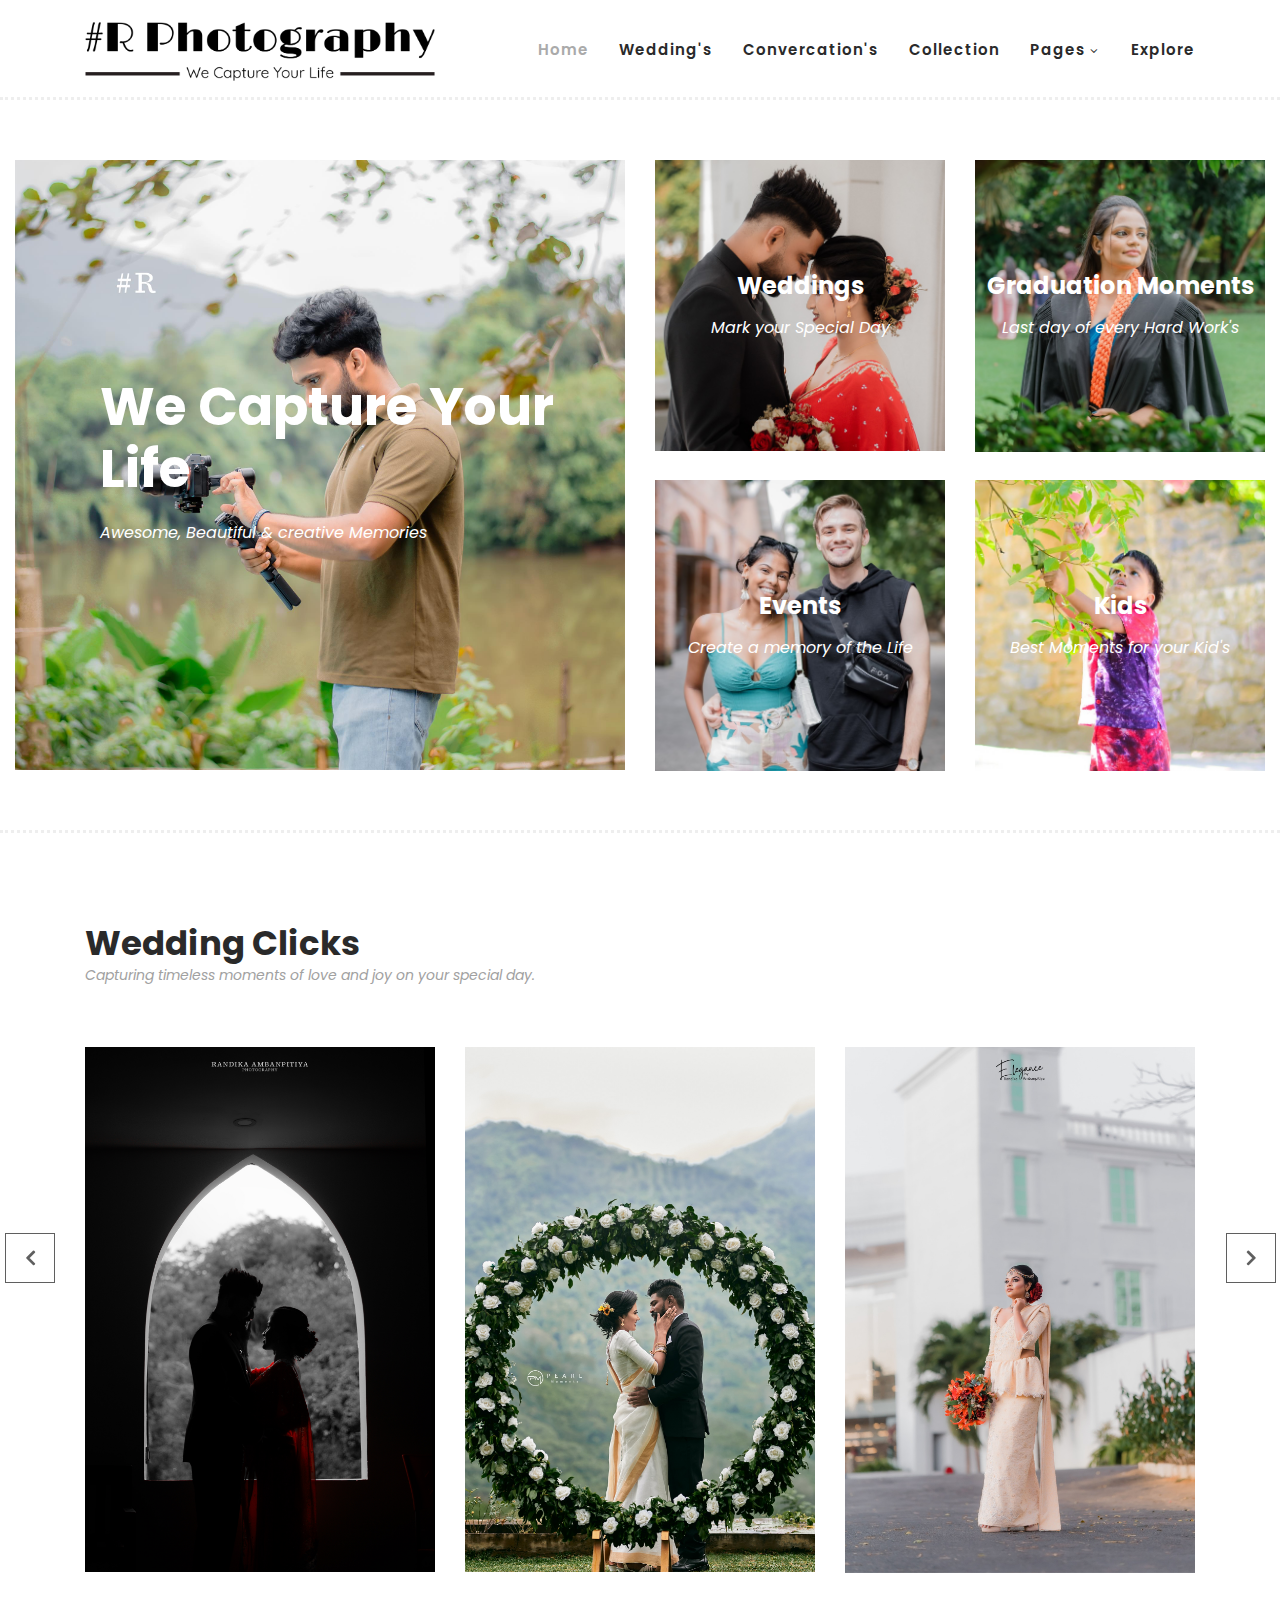
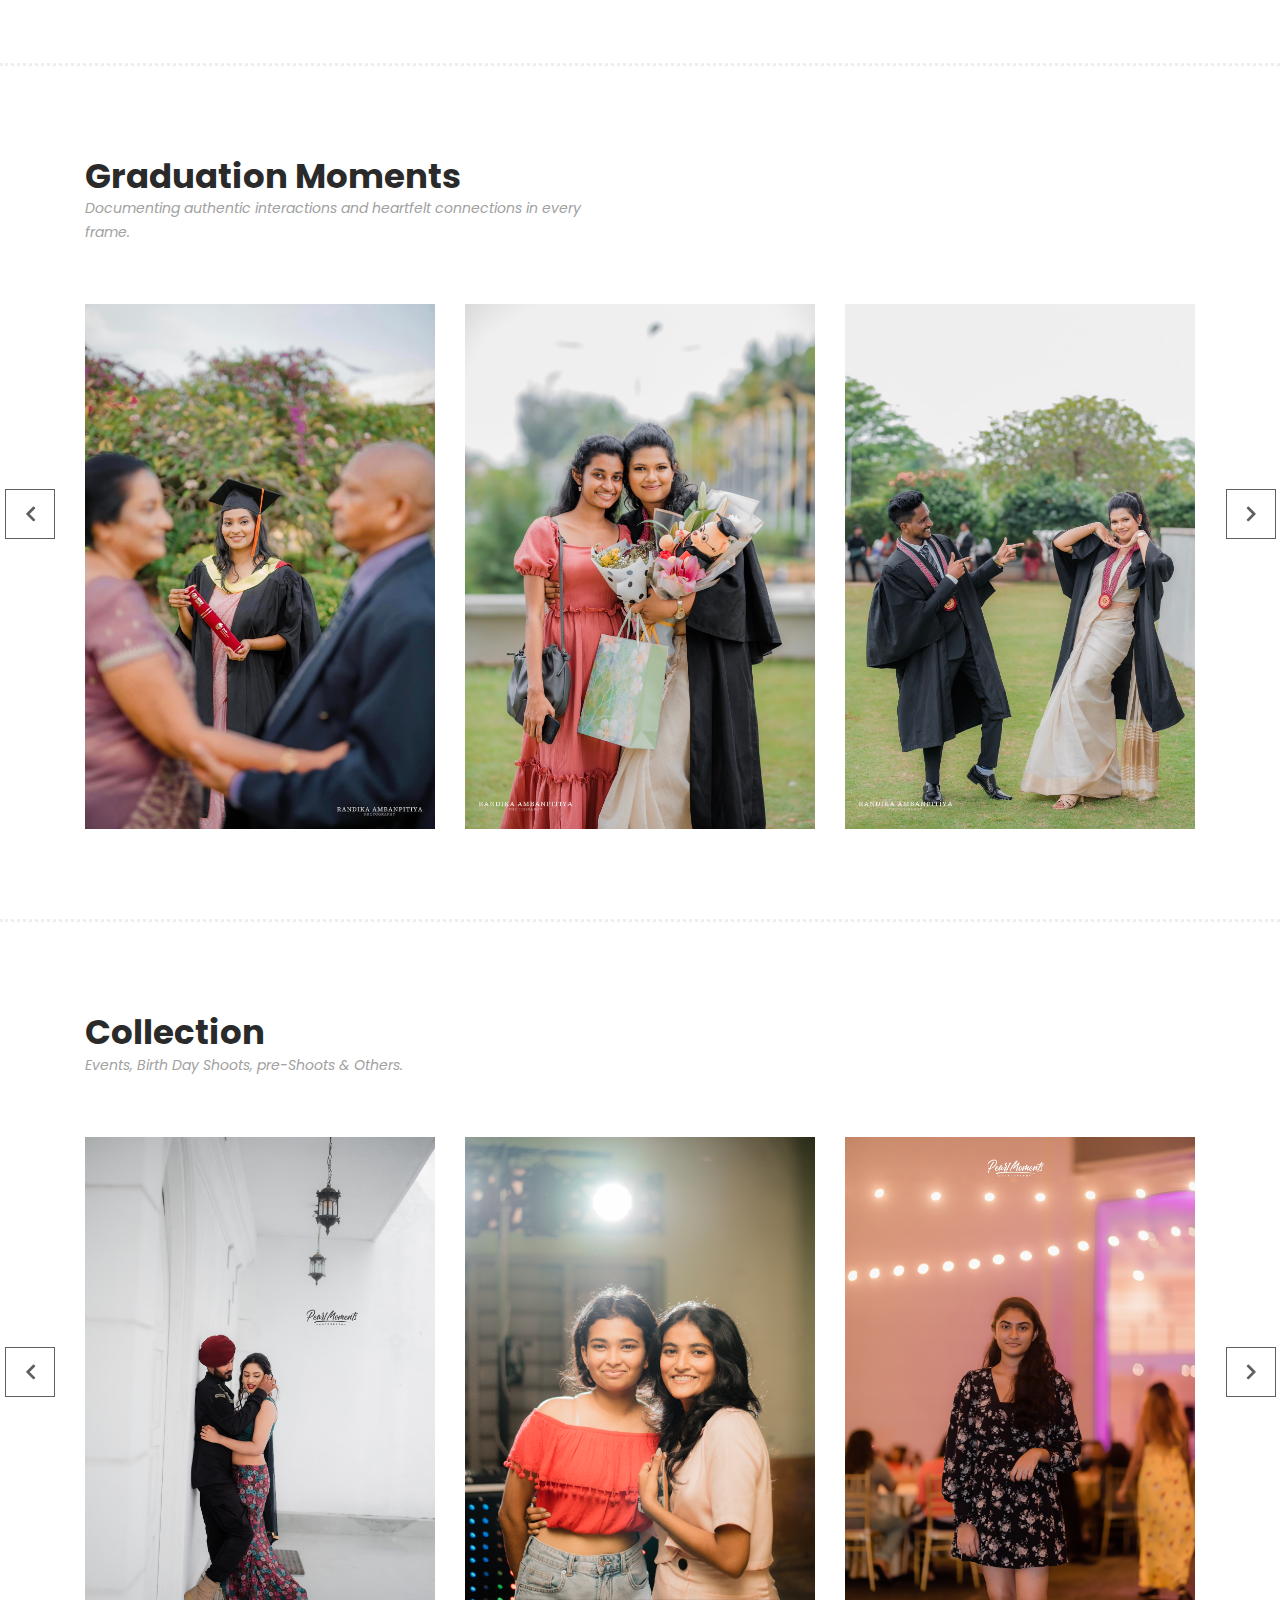
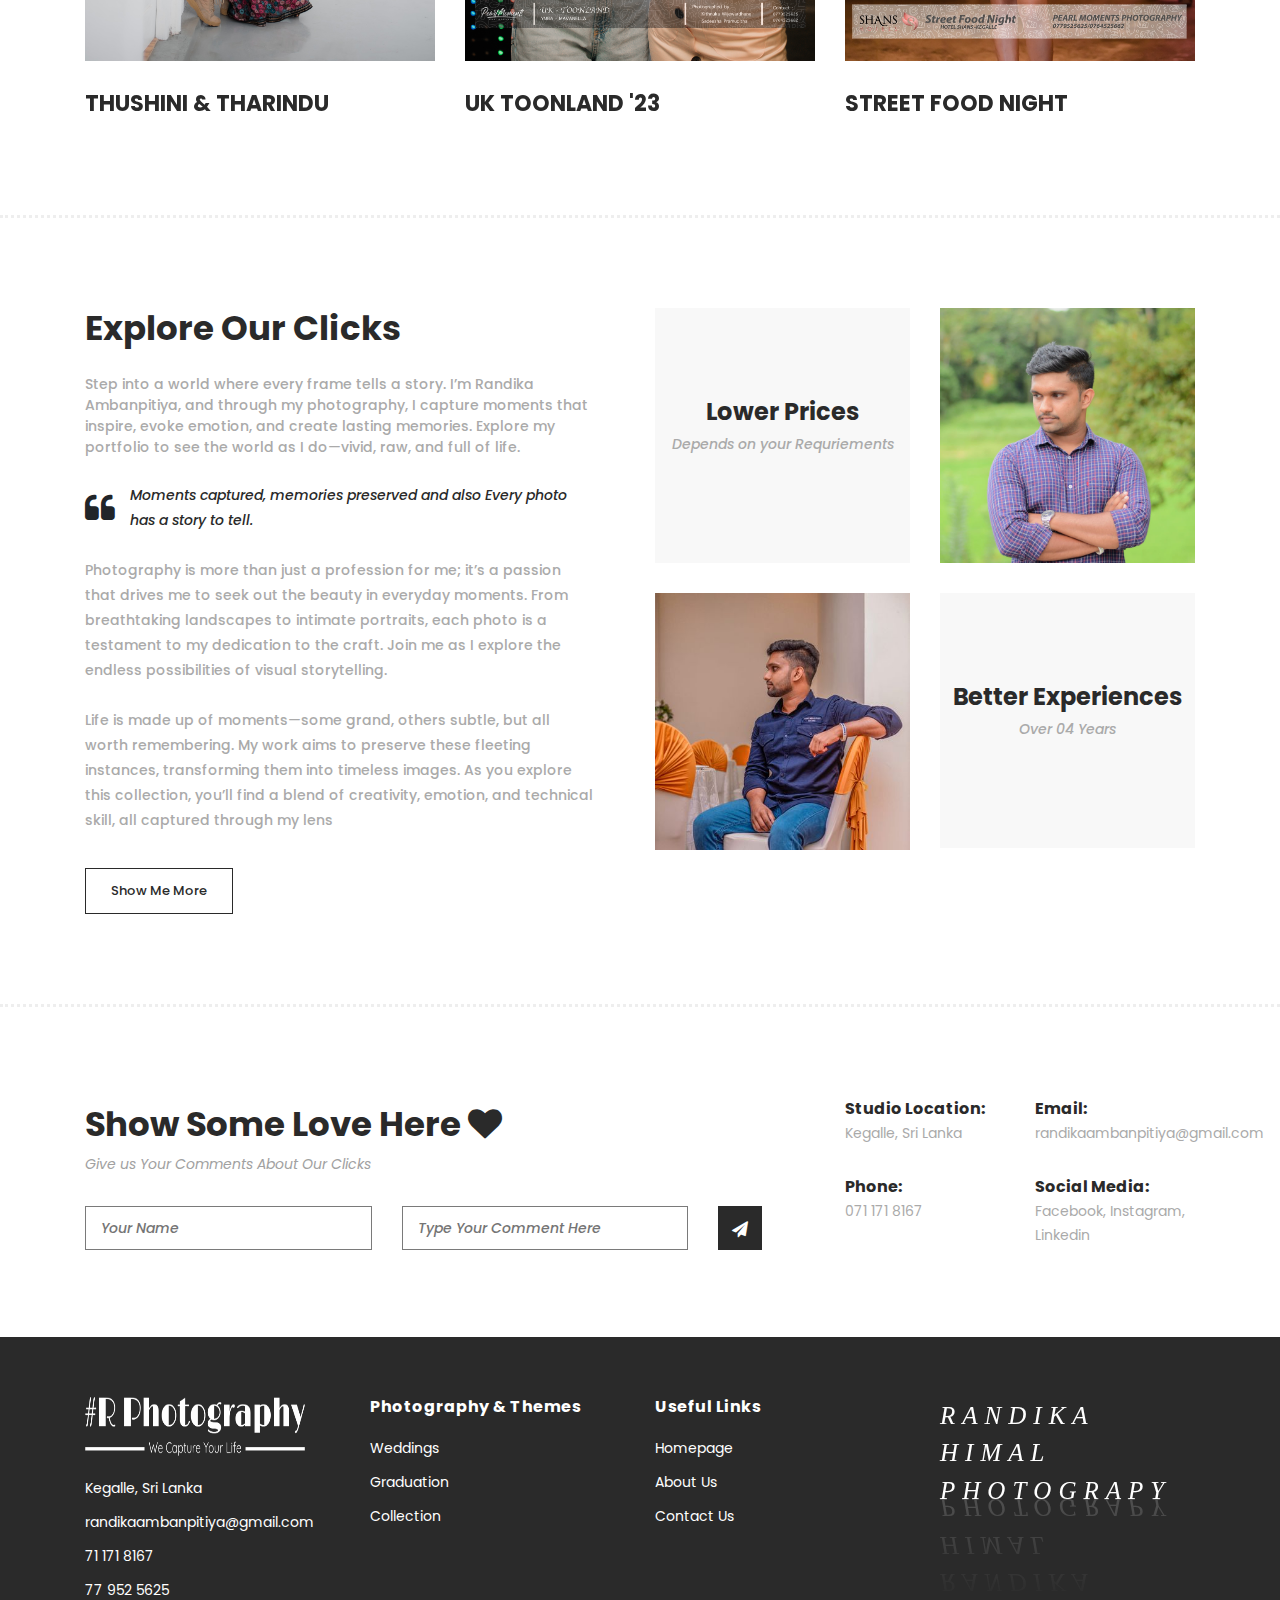
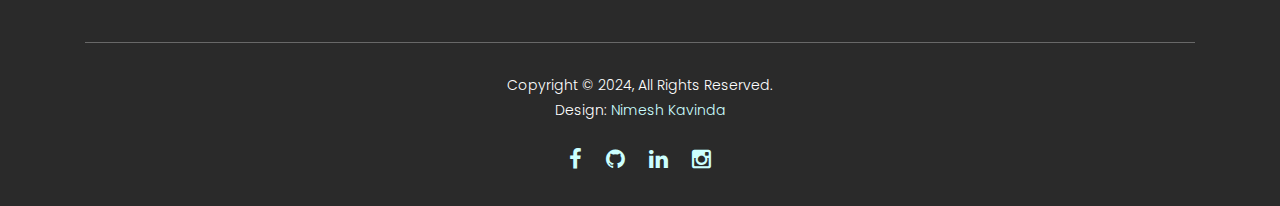
==== index.html @ 8cf813fb "v 1.0 Interface" ====
<!DOCTYPE html>
<html lang="en">

  <head>

    <meta charset="utf-8">
    <meta name="viewport" content="width=device-width, initial-scale=1, shrink-to-fit=no">
    <meta name="description" content="">
    <meta name="author" content="">
    <link href="https://fonts.googleapis.com/css?family=Poppins:100,200,300,400,500,600,700,800,900&display=swap" rel="stylesheet">

    <title>Hexashop Ecommerce HTML CSS Template</title>


    <!-- Additional CSS Files -->
    <link rel="stylesheet" type="text/css" href="assets/css/bootstrap.min.css">

    <link rel="stylesheet" type="text/css" href="assets/css/font-awesome.css">

    <link rel="stylesheet" href="assets/css/templatemo-hexashop.css">

    <link rel="stylesheet" href="assets/css/owl-carousel.css">

    <link rel="stylesheet" href="assets/css/lightbox.css">

    <link rel="stylesheet" href="assets/css/react.css">

<!--

TemplateMo 571 Hexashop

https://templatemo.com/tm-571-hexashop

-->
    </head>
    
    <body>
    
    <!-- ***** Preloader Start ***** -->
    <div id="preloader">
        <div class="jumper">
            <div></div>
            <div></div>
            <div></div>
        </div>
    </div>  
    <!-- ***** Preloader End ***** -->
    
    
    <!-- ***** Header Area Start ***** -->
    <header class="header-area header-sticky">
        <div class="container">
            <div class="row">
                <div class="col-12">
                    <nav class="main-nav">
                        <!-- ***** Logo Start ***** -->
                        <a href="index.html" class="logo">
                            <img src="assets/images/logo.png" width="350px" height="59px">
                        </a>
                        <!-- ***** Logo End ***** -->
                        <!-- ***** Menu Start ***** -->
                        <ul class="nav">
                            <li class="scroll-to-section"><a href="#top" class="active">Home</a></li>
                            <li class="scroll-to-section"><a href="#men">Wedding's</a></li>
                            <li class="scroll-to-section"><a href="#women">Convercation's</a></li>
                            <li class="scroll-to-section"><a href="#kids">Collection</a></li>
                            <li class="submenu">
                                <a href="javascript:;">Pages</a>
                                <ul>
                                    <li><a href="about.html">About Us</a></li>
                                    
                                    
                                    <li><a href="contact.html">Contact Us</a></li>
                                </ul>
                            </li>
            
                            <li class="scroll-to-section"><a href="#explore">Explore</a></li>
                        </ul>        
                        <a class='menu-trigger'>
                            <span>Menu</span>
                        </a>
                        <!-- ***** Menu End ***** -->
                    </nav>
                </div>
            </div>
        </div>
    </header>
    <!-- ***** Header Area End ***** -->

    <!-- ***** Main Banner Area Start ***** -->
    <div class="main-banner" id="top">
        <div class="container-fluid">
            <div class="row">
                <div class="col-lg-6">
                    <div class="left-content">
                        <div class="thumb">
                            <div class="inner-content">
                                <h4>We Capture Your Life</h4>
                                <span>Awesome, Beautiful &amp; creative Memories</span>
                
                            </div>
                            <img src="assets/images/left-banner-image.jpg" alt="">
                        </div>
                    </div>
                </div>
                <div class="col-lg-6">
                    <div class="right-content">
                        <div class="row">
                            <div class="col-lg-6">
                                <div class="right-first-image">
                                    <div class="thumb">
                                        <div class="inner-content">
                                            <h4>Weddings</h4>
                                            <span>Mark your Special Day</span>
                                        </div>
                                        <div class="hover-content">
                                            <div class="inner">
                                                <h4>Weddings</h4>
                                                <p>Capturing timeless moments of love and joy on your special day.</p>
                                                <div class="main-border-button">
                                                    <a href="#men">Discover More</a>
                                                </div>
                                            </div>
                                        </div>
                                        <img src="assets/images/baner-right-image-01.jpg">
                                    </div>
                                </div>
                            </div>
                            <div class="col-lg-6">
                                <div class="right-first-image">
                                    <div class="thumb">
                                        <div class="inner-content">
                                            <h4>Graduation Moments</h4>
                                            <span>Last day of every Hard Work's</span>
                                        </div>
                                        <div class="hover-content">
                                            <div class="inner">
                                                <h4>Graduation Moments</h4>
                                                <p>Documenting authentic interactions and heartfelt connections in every frame.</p>
                                                <div class="main-border-button">
                                                    <a href="#women">Discover More</a>
                                                </div>
                                            </div>
                                        </div>
                                        <img src="assets/images/baner-right-image-02.jpg">
                                    </div>
                                </div>
                            </div>
                            <div class="col-lg-6">
                                <div class="right-first-image">
                                    <div class="thumb">
                                        <div class="inner-content">
                                            <h4>Events</h4>
                                            <span>Create a memory of the Life</span>
                                        </div>
                                        <div class="hover-content">
                                            <div class="inner">
                                                <h4>Events</h4>
                                                <p>Preserving the energy and essence of every event through captivating photography.</p>
                                               
                                            </div>
                                        </div>
                                        <img src="assets/images/baner-right-image-03.jpg">
                                    </div>
                                </div>
                            </div>
                            <div class="col-lg-6">
                                <div class="right-first-image">
                                    <div class="thumb">
                                        <div class="inner-content">
                                            <h4>Kids</h4>
                                            <span>Best Moments for your Kid's</span>
                                        </div>
                                        <div class="hover-content">
                                            <div class="inner">
                                                <h4>Kids</h4>
                                                <p>Capturing the joy and innocence of childhood in every shot.</p>
                                              
                                            </div>
                                        </div>
                                        <img src="assets/images/baner-right-image-04.jpg">
                                    </div>
                                </div>
                            </div>
                        </div>
                    </div>
                </div>
            </div>
        </div>
    </div>
    <!-- ***** Main Banner Area End ***** -->

    <!-- ***** Wedding Area Starts ***** -->
    <section class="section" id="men">
        <div class="container">
            <div class="row">
                <div class="col-lg-6">
                    <div class="section-heading">
                        <h2>Wedding Clicks</h2>
                        <span>Capturing timeless moments of love and joy on your special day.</span>
                    </div>
                </div>
            </div>
        </div>
        <div class="container">
            <div class="row">
                <div class="col-lg-12">
                    <div class="men-item-carousel">
                        <div class="owl-men-item owl-carousel">
                            <div class="item">
                                <div class="thumb">
                                    <div class="hover-content">
                                        <ul>
                                            

                                            <li><a href="#"><i class="fa fa-heart heart-icon"></i></a></li>

                                         
                                       </ul>
                                    </div>
                                    <img src="assets/images/wed-01.jpg" alt="">
                                </div>
                               
                            </div>
                            <div class="item">
                                <div class="thumb">
                                    <div class="hover-content">
                                        <ul>
                                            
                                            <li><a href="#"><i class="fa fa-heart heart-icon"></i></a></li>
                                            
                                        </ul>
                                    </div>
                                    <img src="assets/images/wed-02.jpg" alt="">
                                </div>
                             
                            </div>
                            <div class="item">
                                <div class="thumb">
                                    <div class="hover-content">
                                        <ul>
                                           <li><a href="#"><i class="fa fa-heart heart-icon"></i></a></li>
                                        </ul>
                                    </div>
                                    <img src="assets/images/wed-03.jpg" alt="">
                                </div>
                              
                            </div>
                            <div class="item">
                                <div class="thumb">
                                    <div class="hover-content">
                                        <ul>
                                           <li><a href="#"><i class="fa fa-heart heart-icon"></i></a></li>
                                        </ul>
                                    </div>
                                    <img src="assets/images/wed-04.jpg" alt="">
                                </div>
                              
                            </div>
                        </div>
                    </div>
                </div>
            </div>
        </div>
    </section>
    <!-- ***** Wedding Area Ends ***** -->

    <!-- ***** Graduation Area Starts ***** -->
    <section class="section" id="women">
        <div class="container">
            <div class="row">
                <div class="col-lg-6">
                    <div class="section-heading">
                        <h2>Graduation Moments</h2>
                        <span>Documenting authentic interactions and heartfelt connections in every frame.</span>
                    </div>
                </div>
            </div>
        </div>
        <div class="container">
            <div class="row">
                <div class="col-lg-12">
                    <div class="women-item-carousel">
                        <div class="owl-women-item owl-carousel">
                            <div class="item">
                                <div class="thumb">
                                    <div class="hover-content">
                                        <ul>
                                           <li><a href="#"><i class="fa fa-heart heart-icon"></i></a></li>
                                        </ul>
                                    </div>
                                    <img src="assets/images/gra-01.jpg" alt="">
                                </div>
                              
                            </div>
                            <div class="item">
                                <div class="thumb">
                                    <div class="hover-content">
                                        <ul>
                                           <li><a href="#"><i class="fa fa-heart heart-icon"></i></a></li>
                                        </ul>
                                    </div>
                                    <img src="assets/images/gra-02.jpg" alt="">
                                </div>
                               
                            </div>
                            <div class="item">
                                <div class="thumb">
                                    <div class="hover-content">
                                        <ul>
                                           <li><a href="#"><i class="fa fa-heart heart-icon"></i></a></li>
                                        </ul>
                                    </div>
                                    <img src="assets/images/gra-03.jpg" alt="">
                                </div>
                                
                            </div>
                            <div class="item">
                                <div class="thumb">
                                    <div class="hover-content">
                                        <ul>
                                           <li><a href="#"><i class="fa fa-heart heart-icon"></i></a></li>
                                        </ul>
                                    </div>
                                    <img src="assets/images/gra-04.jpg" alt="">
                                </div>
                               
                            </div>
                        </div>
                    </div>
                </div>
            </div>
        </div>
    </section>
    <!-- ***** Graduation Area Ends ***** -->

    <!-- ***** Other Area Starts ***** -->
    <section class="section" id="kids">
        <div class="container">
            <div class="row">
                <div class="col-lg-6">
                    <div class="section-heading">
                        <h2>Collection</h2>
                        <span>Events, Birth Day Shoots, pre-Shoots & Others.</span>
                    </div>
                </div>
            </div>
        </div>
        <div class="container">
            <div class="row">
                <div class="col-lg-12">
                    <div class="kid-item-carousel">
                        <div class="owl-kid-item owl-carousel">
                            <div class="item">
                                <div class="thumb">
                                    <div class="hover-content">
                                        <ul>
                                           <li><a href="#"><i class="fa fa-heart heart-icon"></i></a></li>
                                        </ul>
                                    </div>
                                    <img src="assets/images/other-01.jpg" alt="">
                                </div>
                                <div class="down-content">
                                    <a href="https://www.facebook.com/media/set/?set=a.286059514176027&type=3"><h4>THUSHINI & THARINDU</h4> </a>
                                    
                                </div>
                            </div>
                            <div class="item">
                                <div class="thumb">
                                    <div class="hover-content">
                                        <ul>
                                           <li><a href="#"><i class="fa fa-heart heart-icon"></i></a></li>
                                        </ul>
                                    </div>
                                    <img src="assets/images/other-02.jpg" alt="">
                                </div>
                                <div class="down-content">
                                   <a href="https://www.facebook.com/media/set/?set=a.351744750940836&type=3"> <h4>UK TOONLAND '23</h4> </a>
                                    
                                </div>
                            </div>
                            <div class="item">
                                <div class="thumb">
                                    <div class="hover-content">
                                        <ul>
                                           <li><a href="#"><i class="fa fa-heart heart-icon"></i></a></li>
                                        </ul>
                                    </div>
                                    <img src="assets/images/other-03.jpg" alt="">
                                </div>
                                <div class="down-content">
                                  <a href="https://www.facebook.com/media/set/?set=a.218749430833670&type=3">  <h4>STREET FOOD NIGHT</h4> </a>
                                    
                                </div>
                            </div>
                            <div class="item">
                                <div class="thumb">
                                    <div class="hover-content">
                                        <ul>
                                           <li><a href="#"><i class="fa fa-heart heart-icon"></i></a></li>
                                        </ul>
                                    </div>
                                    <img src="assets/images/other-04.jpg" alt="">
                                </div>
                                <div class="down-content">
                                   <a href="https://www.facebook.com/media/set/?vanity=100087646016385&set=a.343492831915581&__cft__[0]=AZVnrwXxLz1yDUKsBPQ2IJwQQjz-PpI8bWdxpPUdzdalGQqoqnyrV2OBsx_mF3hoYtF2K1iRau4ldviGyjiMKfRNOA042XCMt-urAJR1yBQSU1WU547GyiUTZxDgq44DipLiZFjDA7uttLYy-U1gFKzm7_nr1Q-yAHjBgbckJ4JwqLj953S4C0LPzkv2L2XBUiY"><h4>Happy 21st Dahami!!</h4></a> 
                                    
                                </div>
                            </div>
                        </div>
                    </div>
                </div>
            </div>
        </div>
    </section>
    <!-- ***** Other Area Ends ***** -->

    <!-- ***** Explore Area Starts ***** -->
    <section class="section" id="explore">
        <div class="container">
            <div class="row">
                <div class="col-lg-6">
                    <div class="left-content">
                        <h2>Explore Our Clicks</h2>
                        <span>Step into a world where every frame tells a story. I’m Randika Ambanpitiya, and through my photography, I capture moments that inspire, evoke emotion, and create lasting memories. Explore my portfolio to see the world as I do—vivid, raw, and full of life.

                        </span>
                        <div class="quote">
                            <i class="fa fa-quote-left"></i><p>Moments captured, memories preserved and also Every photo has a story to tell. </p>
                        </div>
                        <p>Photography is more than just a profession for me; it’s a passion that drives me to seek out the beauty in everyday moments. From breathtaking landscapes to intimate portraits, each photo is a testament to my dedication to the craft. Join me as I explore the endless possibilities of visual storytelling.</p>
                        <p>Life is made up of moments—some grand, others subtle, but all worth remembering. My work aims to preserve these fleeting instances, transforming them into timeless images. As you explore this collection, you’ll find a blend of creativity, emotion, and technical skill, all captured through my lens</p>
                        <div class="main-border-button">
                            <a href="about.html">Show Me More</a>
                        </div>
                    </div>
                </div>
                <div class="col-lg-6">
                    <div class="right-content">
                        <div class="row">
                            <div class="col-lg-6">
                                <div class="leather">
                                    <h4>Lower Prices</h4>
                                    <span>Depends on your Requriements</span>
                                </div>
                            </div>
                            <div class="col-lg-6">
                                <div class="first-image">
                                    <img src="assets/images/explore-image-01.jpg" alt="">
                                </div>
                            </div>
                            <div class="col-lg-6">
                                <div class="second-image">
                                    <img src="assets/images/explore-image-02.jpg" alt="">
                                </div>
                            </div>
                            <div class="col-lg-6">
                                <div class="types">
                                    <h4>Better Experiences</h4>
                                    <span>Over 04 Years</span>
                                </div>
                            </div>
                        </div>
                    </div>
                </div>
            </div>
        </div>
    </section>
    <!-- ***** Explore Area Ends ***** -->


    <!-- ***** Comment Area Starts ***** -->
    <div class="subscribe">
        <div class="container">
            <div class="row">
                <div class="col-lg-8">
                    <div class="section-heading">
                        <h2>Show Some Love Here <i class="fa fa-heart heart-icon"></i></h2>
                        <span>Give us Your Comments About Our Clicks</span>
                    </div>
                    <form id="subscribe" action="" method="get">
                        <div class="row">
                          <div class="col-lg-5">
                            <fieldset>
                              <input name="name" type="text" id="name" placeholder="Your Name" required="">
                            </fieldset>
                          </div>
                          <div class="col-lg-5">
                            <fieldset>
                              <input name="Comment" type="text" id="Comment" placeholder="Type Your Comment Here" required="">
                            </fieldset>
                          </div>
                          <div class="col-lg-2">
                            <fieldset>
                              <button type="submit" id="form-submit" class="main-dark-button"><i class="fa fa-paper-plane"></i></button>
                            </fieldset>
                          </div>
                        </div>
                    </form>
                </div>
                <div class="col-lg-4">
                    <div class="row">
                        <div class="col-6">
                            <ul>
                                <li>Studio Location:<br><span>Kegalle, Sri Lanka</span></li>
                                <li>Phone:<br><span>071 171 8167</span></li>
                            </ul>
                        </div>
                        <div class="col-6">
                            <ul>
                                <li>Email:<br><span>randikaambanpitiya@gmail.com</span></li>
                                <li>Social Media:<br><span><a href="#">Facebook</a>, <a href="#">Instagram</a>, <a href="#">Linkedin</a></span></li>
                            </ul>
                        </div>
                    </div>
                </div>
            </div>
        </div>
    </div>
    <!-- ***** Comment Area Ends ***** -->
    
    <!-- ***** Footer Start ***** -->
    <footer>
        <div class="container">
            <div class="row">
                <div class="col-lg-3">
                    <div class="first-item">
                        <div class="logo">
                            <img src="assets/images/white-logo.png" alt="logo" width="220px" height="59px">
                        </div>
                        <ul>
                            <li><a href="#">Kegalle, Sri Lanka</a></li>
                            <li><a href="#">randikaambanpitiya@gmail.com</a></li>
                            <li><a href="#">71 171 8167</a></li>
                            <li><a href="#">77 952 5625</a></li>

                        </ul>
                    </div>
                </div>
                <div class="col-lg-3">
                    <h4>Photography &amp; Themes</h4>
                    <ul>
                        <li><a href="#men">Weddings</a></li>
                        <li><a href="#women">Graduation</a></li>
                        <li><a href="#kids">Collection</a></li>
                    </ul>
                </div>
                <div class="col-lg-3">
                    <h4>Useful Links</h4>
                    <ul>
                        <li><a href="index.html">Homepage</a></li>
                        <li><a href="about.html">About Us</a></li>
        
                        <li><a href="contact.html">Contact Us</a></li>
                    </ul>
                </div>
                  
                <div class="col-lg-3">

                    <div class="waviy">

                        <span style="--i:1">R</span>
                        <span style="--i:2">A</span>
                        <span style="--i:3">N</span>
                        <span style="--i:4">D</span>
                        <span style="--i:5">I</span>
                        <span style="--i:6">K</span>
                        <span style="--i:7">A</span>
                        <br>
                        <span style="--i:8">H</span>
                        <span style="--i:9">I</span>
                        <span style="--i:10">M</span>
                        <span style="--i:11">A</span>
                        <span style="--i:12">L</span>
                        <br>
                        <span style="--i:13">P</span>
                        <span style="--i:14">H</span>
                        <span style="--i:15">O</span>
                        <span style="--i:16">T</span>
                        <span style="--i:17">O</span>
                        <span style="--i:18">G</span>
                        <span style="--i:19">R</span>
                        <span style="--i:20">A</span>
                        <span style="--i:21">P</span>
                        <span style="--i:22">Y</span>

                     
                       </div>
                 
                </div>


                <div class="col-lg-12">
                    <div class="under-footer">
                        <p>Copyright © 2024, All Rights Reserved. 
                        
                        <br>Design: <a href="https://www.facebook.com/profile.php?id=100085265501613" target="_parent" title="free css templates">Nimesh Kavinda</a></p>
                        <ul>
                            <li><a href="https://www.facebook.com/profile.php?id=100085265501613"><i class="fa fa-facebook"></i></a></li>
                            <li><a href="https://github.com/Nimesh-Kavinda"><i class="fa fa-github"></i></a></li>
                            <li><a href="https://www.linkedin.com/in/nimesh-kavinda-b363012b7/"><i class="fa fa-linkedin"></i></a></li>
                            <li><a href="#"><i class="fa fa-instagram"></i></a></li>
                        </ul>
                    </div>
                </div>
            </div>
        </div>
    </footer>
    

    <!-- jQuery -->
    <script src="assets/js/jquery-2.1.0.min.js"></script>

    <!-- Bootstrap -->
    <script src="assets/js/popper.js"></script>
    <script src="assets/js/bootstrap.min.js"></script>

    <!-- Plugins -->
    <script src="assets/js/owl-carousel.js"></script>
    <script src="assets/js/accordions.js"></script>
    <script src="assets/js/datepicker.js"></script>
    <script src="assets/js/scrollreveal.min.js"></script>
    <script src="assets/js/waypoints.min.js"></script>
    <script src="assets/js/jquery.counterup.min.js"></script>
    <script src="assets/js/imgfix.min.js"></script> 
    <script src="assets/js/slick.js"></script> 
    <script src="assets/js/lightbox.js"></script> 
    <script src="assets/js/isotope.js"></script> 
    
    <!-- Global Init -->
    <script src="assets/js/custom.js"></script>
    
    <script src="assets/js/react.js"></script>

    <script>

        $(function() {
            var selectedClass = "";
            $("p").click(function(){
            selectedClass = $(this).attr("data-rel");
            $("#portfolio").fadeTo(50, 0.1);
                $("#portfolio div").not("."+selectedClass).fadeOut();
            setTimeout(function() {
              $("."+selectedClass).fadeIn();
              $("#portfolio").fadeTo(50, 1);
            }, 500);
                
            });
        });

    </script>

  </body>
</html>
---- assets/css/templatemo-hexashop.css ----
/*

TemplateMo 571 Hexashop

https://templatemo.com/tm-571-hexashop

*/

/* ---------------------------------------------
Table of contents
------------------------------------------------
01. font & reset css
02. reset
03. global styles
04. header
05. banner
06. features
07. testimonials
08. contact
09. footer
10. preloader
11. search
12. portfolio

--------------------------------------------- */
/* 
---------------------------------------------
font & reset css
--------------------------------------------- 
*/
@import url("https://fonts.googleapis.com/css?family=Poppins:100,200,300,400,500,600,700,800,900");
/* 
---------------------------------------------
reset
--------------------------------------------- 
*/
html, body, div, span, applet, object, iframe, h1, h2, h3, h4, h5, h6, p, blockquote, div
pre, a, abbr, acronym, address, big, cite, code, del, dfn, em, font, img, ins, kbd, q,
s, samp, small, strike, strong, sub, sup, tt, var, b, u, i, center, dl, dt, dd, ol, ul, li,
figure, header, nav, section, article, aside, footer, figcaption {
  margin: 0;
  padding: 0;
  border: 0;
  outline: 0;
}

.clearfix:after {
  content: ".";
  display: block;
  clear: both;
  visibility: hidden;
  line-height: 0;
  height: 0;
}

.clearfix {
  display: inline-block;
}

html[xmlns] .clearfix {
  display: block;
}

* html .clearfix {
  height: 1%;
}

ul, li {
  padding: 0;
  margin: 0;
  list-style: none;
}

header, nav, section, article, aside, footer, hgroup {
  display: block;
}

* {
  box-sizing: border-box;
}

html, body {
  font-family: 'Poppins', sans-serif;
  font-weight: 400;
  background-color: #fff;
  font-size: 16px;
  -ms-text-size-adjust: 100%;
  -webkit-font-smoothing: antialiased;
  -moz-osx-font-smoothing: grayscale;
}

a {
  text-decoration: none !important;
}

h1, h2, h3, h4, h5, h6 {
  margin-top: 0px;
  margin-bottom: 0px;
}

ul {
  margin-bottom: 0px;
}

p {
  font-size: 14px;
  line-height: 25px;
  color: #2a2a2a;
}

/* 
---------------------------------------------
global styles
--------------------------------------------- 
*/
html,
body {
  background: #fff;
  font-family: 'Poppins', sans-serif;
}

::selection {
  background: #2a2a2a;
  color: #fff;
}

::-moz-selection {
  background: #2a2a2a;
  color: #fff;
}

@media (max-width: 991px) {
  html, body {
    overflow-x: hidden;
  }
  .mobile-top-fix {
    margin-top: 30px;
    margin-bottom: 0px;
  }
  .mobile-bottom-fix {
    margin-bottom: 30px;
  }
  .mobile-bottom-fix-big {
    margin-bottom: 60px;
  }
}

.main-border-button a {
  font-size: 13px;
  color: #fff;
  border: 1px solid #fff;
  padding: 12px 25px;
  display: inline-block;
  font-weight: 500;
  transition: all .3s;
}

.main-border-button a:hover {
  background-color: #fff;
  color: #2a2a2a;
}

.main-white-button a {
  font-size: 13px;
  color: #2a2a2a;
  background-color: #fff;
  padding: 12px 25px;
  display: inline-block;
  border-radius: 3px;
  font-weight: 600;
  transition: all .3s;
}

.main-white-button a:hover {
  opacity: 0.9;
}

.main-text-button a {
  font-size: 13px;
  color: #fff;
  font-weight: 600;
  transition: all .3s;
}

.main-text-button a:hover {
  opacity: 0.9;
}

.section-heading h2 {
  font-size: 34px;
  font-weight: 700;
  color: #2a2a2a;
}

.section-heading span {
  font-size: 14px;
  color: #a1a1a1;
  font-style: italic;
  font-weight: 400;
}



/* 
---------------------------------------------
header
--------------------------------------------- 
*/

.background-header {
  border-bottom: none !important;
  background-color: #fff;
  height: 80px!important;
  position: fixed!important;
  top: 0px;
  left: 0px;
  right: 0px;
  box-shadow: 0px 0px 10px rgba(0,0,0,0.15)!important;
}

.background-header .logo,
.background-header .main-nav .nav li a {
  color: #1e1e1e!important;
}

.background-header .main-nav .nav li:hover a {
  color: #2a2a2a!important;
}

.background-header .nav li a.active {
  color: #2a2a2a!important;
}

.header-area {
  border-bottom: 3px dotted #eee;
  box-shadow: none;
  background-color: #fff;
  position: absolute;
  top: 0px;
  left: 0px;
  right: 0px;
  z-index: 100;
  height: 100px;
  -webkit-transition: all .5s ease 0s;
  -moz-transition: all .5s ease 0s;
  -o-transition: all .5s ease 0s;
  transition: all .5s ease 0s;
}

.header-area .main-nav {
  min-height: 80px;
  background: transparent;
}

.header-area .main-nav .logo {
  line-height: 100px;
  color: #fff;
  font-size: 28px;
  font-weight: 700;
  text-transform: uppercase;
  letter-spacing: 2px;
  float: left;
  -webkit-transition: all 0.3s ease 0s;
  -moz-transition: all 0.3s ease 0s;
  -o-transition: all 0.3s ease 0s;
  transition: all 0.3s ease 0s;
}

.background-header .main-nav .logo {
  line-height: 75px;
}

.background-header .nav {
  margin-top: 20px !important;
}

.header-area .main-nav .nav {
  float: right;
  margin-top: 30px;
  margin-right: 0px;
  background-color: transparent;
  -webkit-transition: all 0.3s ease 0s;
  -moz-transition: all 0.3s ease 0s;
  -o-transition: all 0.3s ease 0s;
  transition: all 0.3s ease 0s;
  position: relative;
  z-index: 999;
}

.header-area .main-nav .nav li {
  padding-left: 15px;
  padding-right: 15px;
}

.header-area .main-nav .nav li:last-child {
  padding-right: 0px;
}

.header-area .main-nav .nav li a {
  display: block;
  font-weight: 600;
  font-size: 15px;
  color: #2a2a2a;
  text-transform: capitalize;
  -webkit-transition: all 0.3s ease 0s;
  -moz-transition: all 0.3s ease 0s;
  -o-transition: all 0.3s ease 0s;
  transition: all 0.3s ease 0s;
  height: 40px;
  line-height: 40px;
  border: transparent;
  letter-spacing: 1px;
}

.header-area .main-nav .nav li a {
  color: #2a2a2a;
}

.header-area .main-nav .nav li:hover a,
.header-area .main-nav .nav li a.active {
  color: #aaa!important;
}

.background-header .main-nav .nav li:hover a,
.background-header .main-nav .nav li a.active {
  color: #aaa!important;
  opacity: 1;
}

.header-area .main-nav .nav li.submenu {
  position: relative;
  padding-right: 30px;
}

.header-area .main-nav .nav li.submenu:after {
  font-family: FontAwesome;
  content: "\f107";
  font-size: 12px;
  color: #2a2a2a;
  position: absolute;
  right: 18px;
  top: 12px;
}

.background-header .main-nav .nav li.submenu:after {
  color: #2a2a2a;
}

.header-area .main-nav .nav li.submenu ul {
  position: absolute;
  width: 200px;
  box-shadow: 0 2px 28px 0 rgba(0, 0, 0, 0.06);
  overflow: hidden;
  top: 50px;
  opacity: 0;
  transform: translateY(+2em);
  visibility: hidden;
  z-index: -1;
  transition: all 0.3s ease-in-out 0s, visibility 0s linear 0.3s, z-index 0s linear 0.01s;
}

.header-area .main-nav .nav li.submenu ul li {
  margin-left: 0px;
  padding-left: 0px;
  padding-right: 0px;
}

.header-area .main-nav .nav li.submenu ul li a {
  opacity: 1;
  display: block;
  background: #f7f7f7;
  color: #2a2a2a!important;
  padding-left: 20px;
  height: 40px;
  line-height: 40px;
  -webkit-transition: all 0.3s ease 0s;
  -moz-transition: all 0.3s ease 0s;
  -o-transition: all 0.3s ease 0s;
  transition: all 0.3s ease 0s;
  position: relative;
  font-size: 13px;
  font-weight: 400;
  border-bottom: 1px solid #eee;
}

.header-area .main-nav .nav li.submenu ul li a:hover {
  background: #fff;
  color: #aaa!important;
  padding-left: 25px;
}

.header-area .main-nav .nav li.submenu ul li a:hover:before {
  width: 3px;
}

.header-area .main-nav .nav li.submenu:hover ul {
  visibility: visible;
  opacity: 1;
  z-index: 1;
  transform: translateY(0%);
  transition-delay: 0s, 0s, 0.3s;
}

.header-area .main-nav .menu-trigger {
  cursor: pointer;
  display: block;
  position: absolute;
  top: 33px;
  width: 32px;
  height: 40px;
  text-indent: -9999em;
  z-index: 99;
  right: 40px;
  display: none;
}

.background-header .main-nav .menu-trigger {
  top: 23px;
}

.header-area .main-nav .menu-trigger span,
.header-area .main-nav .menu-trigger span:before,
.header-area .main-nav .menu-trigger span:after {
  -moz-transition: all 0.4s;
  -o-transition: all 0.4s;
  -webkit-transition: all 0.4s;
  transition: all 0.4s;
  background-color: #1e1e1e;
  display: block;
  position: absolute;
  width: 30px;
  height: 2px;
  left: 0;
}

.background-header .main-nav .menu-trigger span,
.background-header .main-nav .menu-trigger span:before,
.background-header .main-nav .menu-trigger span:after {
  background-color: #1e1e1e;
}

.header-area .main-nav .menu-trigger span:before,
.header-area .main-nav .menu-trigger span:after {
  -moz-transition: all 0.4s;
  -o-transition: all 0.4s;
  -webkit-transition: all 0.4s;
  transition: all 0.4s;
  background-color: #1e1e1e;
  display: block;
  position: absolute;
  width: 30px;
  height: 2px;
  left: 0;
  width: 75%;
}

.background-header .main-nav .menu-trigger span:before,
.background-header .main-nav .menu-trigger span:after {
  background-color: #1e1e1e;
}

.header-area .main-nav .menu-trigger span:before,
.header-area .main-nav .menu-trigger span:after {
  content: "";
}

.header-area .main-nav .menu-trigger span {
  top: 16px;
}

.header-area .main-nav .menu-trigger span:before {
  -moz-transform-origin: 33% 100%;
  -ms-transform-origin: 33% 100%;
  -webkit-transform-origin: 33% 100%;
  transform-origin: 33% 100%;
  top: -10px;
  z-index: 10;
}

.header-area .main-nav .menu-trigger span:after {
  -moz-transform-origin: 33% 0;
  -ms-transform-origin: 33% 0;
  -webkit-transform-origin: 33% 0;
  transform-origin: 33% 0;
  top: 10px;
}

.header-area .main-nav .menu-trigger.active span,
.header-area .main-nav .menu-trigger.active span:before,
.header-area .main-nav .menu-trigger.active span:after {
  background-color: transparent;
  width: 100%;
}

.header-area .main-nav .menu-trigger.active span:before {
  -moz-transform: translateY(6px) translateX(1px) rotate(45deg);
  -ms-transform: translateY(6px) translateX(1px) rotate(45deg);
  -webkit-transform: translateY(6px) translateX(1px) rotate(45deg);
  transform: translateY(6px) translateX(1px) rotate(45deg);
  background-color: #1e1e1e;
}

.background-header .main-nav .menu-trigger.active span:before {
  background-color: #1e1e1e;
}

.header-area .main-nav .menu-trigger.active span:after {
  -moz-transform: translateY(-6px) translateX(1px) rotate(-45deg);
  -ms-transform: translateY(-6px) translateX(1px) rotate(-45deg);
  -webkit-transform: translateY(-6px) translateX(1px) rotate(-45deg);
  transform: translateY(-6px) translateX(1px) rotate(-45deg);
  background-color: #1e1e1e;
}

.background-header .main-nav .menu-trigger.active span:after {
  background-color: #1e1e1e;
}

.header-area.header-sticky {
  min-height: 80px;
}

.header-area .nav {
  margin-top: 30px;
}

.header-area.header-sticky .nav li a.active {
  color: #aaa;
}

@media (max-width: 1200px) {
  .header-area .main-nav .nav li {
    padding-left: 12px;
    padding-right: 12px;
  }
  .header-area .main-nav:before {
    display: none;
  }
}

@media (max-width: 767px) {
  .header-area .main-nav .logo {
    color: #1e1e1e;
  }
  .header-area.header-sticky .nav li a:hover,
  .header-area.header-sticky .nav li a.active {
    color: #aaa!important;
    opacity: 1;
  }
  .header-area.header-sticky .nav li.search-icon a {
    width: 100%;
  }
  .header-area {
    background-color: #f7f7f7;
    padding: 0px 15px;
    height: 100px;
    box-shadow: none;
    text-align: center;
  }
  .header-area .container {
    padding: 0px;
  }
  .header-area .logo {
    margin-left: 30px;
  }
  .header-area .menu-trigger {
    display: block !important;
  }
  .header-area .main-nav {
    overflow: hidden;
  }
  .header-area .main-nav .nav {
    float: none;
    width: 100%;
    display: none;
    -webkit-transition: all 0s ease 0s;
    -moz-transition: all 0s ease 0s;
    -o-transition: all 0s ease 0s;
    transition: all 0s ease 0s;
    margin-left: 0px;
  }
  .header-area .main-nav .nav li:first-child {
    border-top: 1px solid #eee;
  }
  .header-area.header-sticky .nav {
    margin-top: 100px !important;
  }
  .header-area .main-nav .nav li {
    width: 100%;
    background: #fff;
    border-bottom: 1px solid #eee;
    padding-left: 0px !important;
    padding-right: 0px !important;
  }
  .header-area .main-nav .nav li a {
    height: 50px !important;
    line-height: 50px !important;
    padding: 0px !important;
    border: none !important;
    background: #f7f7f7 !important;
    color: #191a20 !important;
  }
  .header-area .main-nav .nav li a:hover {
    background: #eee !important;
    color: #aaa!important;
  }
  .header-area .main-nav .nav li.submenu ul {
    position: relative;
    visibility: inherit;
    opacity: 1;
    z-index: 1;
    transform: translateY(0%);
    transition-delay: 0s, 0s, 0.3s;
    top: 0px;
    width: 100%;
    box-shadow: none;
    height: 0px;
  }
  .header-area .main-nav .nav li.submenu ul li a {
    font-size: 12px;
    font-weight: 400;
  }
  .header-area .main-nav .nav li.submenu ul li a:hover:before {
    width: 0px;
  }
  .header-area .main-nav .nav li.submenu ul.active {
    height: auto !important;
  }
  .header-area .main-nav .nav li.submenu:after {
    color: #3B566E;
    right: 25px;
    font-size: 14px;
    top: 15px;
  }
  .header-area .main-nav .nav li.submenu:hover ul, .header-area .main-nav .nav li.submenu:focus ul {
    height: 0px;
  }
}

@media (min-width: 767px) {
  .header-area .main-nav .nav {
    display: flex !important;
  }
}


/* 
---------------------------------------------
banner
--------------------------------------------- 
*/

.main-banner {
  border-bottom: 3px dotted #eee;
  padding-top: 160px;
  padding-bottom: 30px;
}

.main-banner .left-content .thumb img {
  width: 100%;
  overflow: hidden;
}

.main-banner .left-content .inner-content {
  position: absolute;
  left: 100px;
  top: 50%;
  transform: translateY(-50%);
}

.main-banner .left-content .inner-content h4 {
  color: #fff;
  margin-top: -10px;
  font-size: 52px;
  font-weight: 700;
  margin-bottom: 20px;
}

.main-banner .left-content .inner-content span {
  font-size: 16px;
  color: #fff;
  font-weight: 400;
  font-style: italic;
  display: block;
  margin-bottom: 30px;
}

.main-banner .right-content .right-first-image {
  margin-bottom: 28.5px;
}

.main-banner .right-content .right-first-image .thumb {
  position: relative;
  text-align: center;
}

.main-banner .right-content .right-first-image .thumb img {
  width: 100%;
  overflow: hidden;
}

.main-banner .right-content .right-first-image .thumb .inner-content {
  position: absolute;
  top: 50%;
  transform: translateY(-50%);
  width: 100%;
  text-align: center;
}

.main-banner .right-content .right-first-image .thumb .inner-content h4 {
  color: #fff;
  font-size: 24px;
  font-weight: 700;
  margin-bottom: 15px;
}

.main-banner .right-content .right-first-image .thumb .inner-content span {
  font-size: 16px;
  color: #fff;
  font-style: italic;
}

.main-banner .right-content .right-first-image .thumb .hover-content {
  position: absolute;
  top: 15px;
  right: 15px;
  left: 15px;
  bottom: 15px;
  text-align: center;
  background-color: rgba(42,42,42,.97);
  opacity: 0;
  visibility: hidden;
  transition: all 0.5s;
}

.main-banner .right-content .right-first-image .thumb:hover .hover-content {
  opacity: 1;
  visibility: visible;
}

.main-banner .right-content .right-first-image .thumb .hover-content .inner {
  position: absolute;
  top: 50%;
  left: 50%;
  transform: translate(-50%, -50%);
  width: 100%;
}

.main-banner .right-content .right-first-image .thumb .hover-content h4 {
  color: #fff;
  font-size: 24px;
  font-weight: 700;
  margin-bottom: 15px;
}

.main-banner .right-content .right-first-image .thumb .hover-content p {
  color: #fff;
  padding: 0px 20px;
  margin-bottom: 20px;
}



/*
---------------------------------------------
Men
---------------------------------------------
*/

#men {
  padding-top: 90px;
  padding-bottom: 90px;
  border-bottom: 3px dotted #eee;
}

#men .section-heading {
  margin-bottom: 60px;
}

#men .item .down-content {
  padding-top: 30px;
  position: relative;
  z-index: 3;
  background-color: #fff;
}

#men .item .down-content h4 {
  font-size: 22px;
  color: #2a2a2a;
  font-weight: 700;
  margin-bottom: 8px;
}

#men .item .down-content span {
  font-size: 18px;
  color: #a1a1a1;
  font-weight: 500;
  display: block;
}

#men .item .down-content ul.stars {
  position: absolute;
  right: 0;
  top: 30px;
}

#men .item .down-content ul.stars li {
  display: inline;
  font-size: 13px;
}

#men .item .thumb .hover-content {
  position: absolute;
  z-index: 2;
  text-align: center;
  bottom: -60px;
  width: 100%;
  opacity: 0;
  visibility: hidden;
  transition: all .5s;
}

#men .item .thumb:hover .hover-content {
  bottom: 30px;
  opacity: 1;
  visibility: visible;
}

#men .item .thumb {
  position: relative;
}

#men .item .thumb .hover-content ul li {
  display: inline;
  margin: 0px 10px;
}

#men .item .thumb .hover-content ul li a {
  width: 50px;
  height: 50px;
  text-align: center;
  line-height: 50px;
  display: inline-block;
  color: #2a2a2a;
  background-color: #fff;
}


#men .owl-nav {
  text-align: center;
  position: absolute;
  width: 100%;
  top: 40%;
  transform: translateY(-25px);
}

#men .owl-dots {
  display: none;
}
    
#men .owl-nav .owl-prev{
  position: absolute;
  left: -80px;
  outline: none;
}

#men .owl-nav .owl-prev span,
#men .owl-nav .owl-next span {
  opacity: 0;
}

#men .owl-nav .owl-prev:before {
  display: inline-block;
  font-family: 'FontAwesome';
  color: #2a2a2a;
  font-size: 25px;
  font-weight: 700;
  content: '\f104';
  width: 50px;
  height: 50px;
  background-color: transparent;
  line-height: 48px;
  border :1px solid #2a2a2a;
}

#men .owl-nav .owl-prev {
  opacity: 0.75;
  transition: all .5s;
}

#men .owl-nav .owl-prev:hover {
  opacity: 1;
}

#men .owl-nav .owl-next {
  opacity: 0.75;
  transition: all .5s;
}

#men .owl-nav .owl-next:hover {
  opacity: 1;
}

#men .owl-nav .owl-next{
  outline: none;
  position: absolute;
  right: -85px;
}

#men .owl-nav .owl-next:before {
  display: inline-block;
  font-family: 'FontAwesome';
  color: #2a2a2a;
  font-size: 25px;
  font-weight: 700;
  content: '\f105';
  width: 50px;
  height: 50px;
  background-color: transparent;
  line-height: 48px;
  border :1px solid #2a2a2a;
}


/*
---------------------------------------------
Women
---------------------------------------------
*/

#women {
  padding-top: 90px;
  padding-bottom: 90px;
  border-bottom: 3px dotted #eee;
}

#women .section-heading {
  margin-bottom: 60px;
}

#women .item .down-content {
  padding-top: 30px;
  position: relative;
  z-index: 3;
  background-color: #fff;
}

#women .item .down-content h4 {
  font-size: 22px;
  color: #2a2a2a;
  font-weight: 700;
  margin-bottom: 8px;
}

#women .item .down-content span {
  font-size: 18px;
  color: #a1a1a1;
  font-weight: 500;
  display: block;
}

#women .item .down-content ul.stars {
  position: absolute;
  right: 0;
  top: 30px;
}

#women .item .down-content ul.stars li {
  display: inline;
  font-size: 13px;
}

#women .item .thumb .hover-content {
  position: absolute;
  z-index: 2;
  text-align: center;
  bottom: -60px;
  width: 100%;
  opacity: 0;
  visibility: hidden;
  transition: all .5s;
}

#women .item .thumb:hover .hover-content {
  bottom: 30px;
  opacity: 1;
  visibility: visible;
}

#women .item .thumb {
  position: relative;
}

#women .item .thumb .hover-content ul li {
  display: inline;
  margin: 0px 10px;
}

#women .item .thumb .hover-content ul li a {
  width: 50px;
  height: 50px;
  text-align: center;
  line-height: 50px;
  display: inline-block;
  color: #2a2a2a;
  background-color: #fff;
}


#women .owl-nav {
  text-align: center;
  position: absolute;
  width: 100%;
  top: 40%;
  transform: translateY(-25px);
}

#women .owl-dots {
  display: none;
}
    
#women .owl-nav .owl-prev{
  position: absolute;
  left: -80px;
  outline: none;
}

#women .owl-nav .owl-prev span,
#women .owl-nav .owl-next span {
  opacity: 0;
}

#women .owl-nav .owl-prev:before {
  display: inline-block;
  font-family: 'FontAwesome';
  color: #2a2a2a;
  font-size: 25px;
  font-weight: 700;
  content: '\f104';
  width: 50px;
  height: 50px;
  background-color: transparent;
  line-height: 48px;
  border :1px solid #2a2a2a;
}

#women .owl-nav .owl-prev {
  opacity: 0.75;
  transition: all .5s;
}

#women .owl-nav .owl-prev:hover {
  opacity: 1;
}

#women .owl-nav .owl-next {
  opacity: 0.75;
  transition: all .5s;
}

#women .owl-nav .owl-next:hover {
  opacity: 1;
}

#women .owl-nav .owl-next{
  outline: none;
  position: absolute;
  right: -85px;
}

#women .owl-nav .owl-next:before {
  display: inline-block;
  font-family: 'FontAwesome';
  color: #2a2a2a;
  font-size: 25px;
  font-weight: 700;
  content: '\f105';
  width: 50px;
  height: 50px;
  background-color: transparent;
  line-height: 48px;
  border :1px solid #2a2a2a;
}

/*
---------------------------------------------
Kids
---------------------------------------------
*/

#kids {
  padding-top: 90px;
  padding-bottom: 90px;
  border-bottom: 3px dotted #eee;
}

#kids .section-heading {
  margin-bottom: 60px;
}

#kids .item .down-content {
  padding-top: 30px;
  position: relative;
  z-index: 3;
  background-color: #fff;
}

#kids .item .down-content h4 {
  font-size: 22px;
  color: #2a2a2a;
  font-weight: 700;
  margin-bottom: 8px;
}

#kids .item .down-content span {
  font-size: 18px;
  color: #a1a1a1;
  font-weight: 500;
  display: block;
}

#kids .item .down-content ul.stars {
  position: absolute;
  right: 0;
  top: 30px;
}

#kids .item .down-content ul.stars li {
  display: inline;
  font-size: 13px;
}

#kids .item .thumb .hover-content {
  position: absolute;
  z-index: 2;
  text-align: center;
  bottom: -60px;
  width: 100%;
  opacity: 0;
  visibility: hidden;
  transition: all .5s;
}

#kids .item .thumb:hover .hover-content {
  bottom: 30px;
  opacity: 1;
  visibility: visible;
}

#kids .item .thumb {
  position: relative;
}

#kids .item .thumb .hover-content ul li {
  display: inline;
  margin: 0px 10px;
}

#kids .item .thumb .hover-content ul li a {
  width: 50px;
  height: 50px;
  text-align: center;
  line-height: 50px;
  display: inline-block;
  color: #2a2a2a;
  background-color: #fff;
}


#kids .owl-nav {
  text-align: center;
  position: absolute;
  width: 100%;
  top: 40%;
  transform: translateY(-25px);
}

#kids .owl-dots {
  display: none;
}
    
#kids .owl-nav .owl-prev{
  position: absolute;
  left: -80px;
  outline: none;
}

#kids .owl-nav .owl-prev span,
#kids .owl-nav .owl-next span {
  opacity: 0;
}

#kids .owl-nav .owl-prev:before {
  display: inline-block;
  font-family: 'FontAwesome';
  color: #2a2a2a;
  font-size: 25px;
  font-weight: 700;
  content: '\f104';
  width: 50px;
  height: 50px;
  background-color: transparent;
  line-height: 48px;
  border :1px solid #2a2a2a;
}

#kids .owl-nav .owl-prev {
  opacity: 0.75;
  transition: all .5s;
}

#kids .owl-nav .owl-prev:hover {
  opacity: 1;
}

#kids .owl-nav .owl-next {
  opacity: 0.75;
  transition: all .5s;
}

#kids .owl-nav .owl-next:hover {
  opacity: 1;
}

#kids .owl-nav .owl-next{
  outline: none;
  position: absolute;
  right: -85px;
}

#kids .owl-nav .owl-next:before {
  display: inline-block;
  font-family: 'FontAwesome';
  color: #2a2a2a;
  font-size: 25px;
  font-weight: 700;
  content: '\f105';
  width: 50px;
  height: 50px;
  background-color: transparent;
  line-height: 48px;
  border :1px solid #2a2a2a;
}


/*
---------------------------------------------
Explore
---------------------------------------------
*/

#explore {
  padding-top: 90px;
  padding-bottom: 90px;
  border-bottom: 3px dotted #eee;
}

#explore .left-content {
  margin-right: 30px;
}

#explore .left-content h2 {
  font-size: 34px;
  font-weight: 700;
  color: #2a2a2a;
}

#explore .left-content span {
  font-size: 14px;
  color: #aaaaaa;
  font-weight: 500;
  display: block;
  margin-top: 25px;
}

#explore .left-content .quote {
  margin-top: 25px;
}

#explore .left-content .quote i {
  float: left;
  font-size: 32px;
  margin-right: 15px;
  margin-top: 10px;
}

#explore .left-content .quote p {
  font-style: italic;
  color: #2a2a2a;
  font-weight: 500;
}

#explore .left-content p {
  font-size: 14px;
  color: #aaaaaa;
  font-weight: 500;
  display: block;
  margin-top: 25px;
}

#explore .left-content .main-border-button a {
  color: #2a2a2a;
  border-color: #2a2a2a;
  margin-top: 35px;
}

#explore .left-content .main-border-button a:hover {
  background-color: #2a2a2a;
  color: #fff;
}

#explore img {
  width: 100%;
  overflow: hidden;
}

#explore .leather {
  margin-bottom: 30px;
}

#explore .first-image {
  margin-bottom: 30px;
}

#explore .leather,
#explore .types {
  min-height: 255px;
  background-color: #f8f8f8;
  text-align: center;
  width: 100%;
}

#explore .leather h4,
#explore .types h4 {
  font-size: 24px;
  font-weight: 700;
  color: #2a2a2a;
  padding-top: 90px;
  margin-bottom: 5px;
}

#explore .leather span,
#explore .types span {
  font-size: 14px;
  font-style: italic;
  color: #aaa;
  font-weight: 500;
}

/* 
---------------------------------------------
Social
--------------------------------------------- 
*/

#social {
  margin-top: 90px;
  padding-bottom: 90px;
  border-bottom: 3px dotted #eee;
}

#social .col-2 {
  padding-left: 0;
  padding-right: 0;
}

#social .images {
  margin-top: 60px;
  padding-left: 15px;
  padding-right: 15px;
}

#social .thumb {
  position: relative;
}

#social .thumb .icon {
  position: absolute;
  bottom: 0;
  left: 0;
  right: 0;
  top: 0;
  width: 100%;
  background-color: rgba(0,0,0,0.85);
  opacity: 0;
  visibility: hidden;
  transition: all .3s;
}

#social .thumb:hover .icon {
  opacity: 1;
  visibility: visible;
}

#social .thumb .icon h6 {
  color: #fff;
  position: absolute;
  font-size: 14px;
  bottom: 40px;
  font-weight: 400;
  left: 15px;
}

#social .thumb .icon i {
  color: #fff;
  position: absolute;
  bottom: 15px;
  left: 15px;
}

#social .thumb img {
  width: 100%;
  overflow: hidden;
}


/* 
---------------------------------------------
Subscribe
--------------------------------------------- 
*/

.subscribe {
  margin-top: 90px;
}

.subscribe .section-heading {
  margin-bottom: 30px;
}

.subscribe .section-heading h2 {
  line-height: 55px;
}

.subscribe form input {
  width: 100%;
  height: 44px;
  line-height: 44px;
  padding: 0px 15px;
  font-size: 14px;
  font-style: italic;
  font-weight: 500;
  color: #aaa;
  border-radius: 0px;
  border: 1px solid #7a7a7a;
  box-shadow: none;
}

.subscribe form input::focus {
  border-color: #2a2a2a;
  border-radius: 0px;
}

.subscribe form button {
  width: 44px;
  height: 44px;
  display: inline-block;
  text-align: center;
  line-height: 44px;
  background-color: #2a2a2a;
  box-shadow: none;
  border: 1px solid transparent;
  color: #fff;
  transition: all 0.3s;
}

.subscribe form button:hover {
  background-color: #fff;
  border: 1px solid #2a2a2a;
  color: #2a2a2a;
}

.subscribe ul li {
  margin-bottom: 30px;
  display: block;
}

.subscribe ul li {
  font-size: 16px;
  font-weight: 700;
  color: #2a2a2a;
}

.subscribe ul li span,
.subscribe ul li span a {
  font-size: 14px;
  font-weight: 400;
  color: #aaa;
}

.subscribe ul li span a:hover {
  color: #2a2a2a;
}


/* 
---------------------------------------------
footer
--------------------------------------------- 
*/

footer {
  margin-top: 60px;
  padding: 60px 0px 30px 0px;
  background-color: #2a2a2a;
}

footer .logo {
  margin-bottom: 20px;
}

footer ul li {
  display: block;
  margin-bottom: 10px;
}

footer ul li a {
  font-size: 14px;
  color: #fff;
  transition: all .3s;
}

footer ul li a:hover {
  color: #aaa;
}

footer h4 {
  letter-spacing: 0.5px;
  font-size: 16px;
  color: #fff;
  font-weight: 700;
  margin-bottom: 20px;
}

footer .under-footer {
  margin-top: 30px;
  padding-top: 30px;
  text-align: center;
  border-top: 1px solid rgba(250,250,250,0.3);
}

footer .under-footer ul {
  margin-top: 20px;
}

footer .under-footer ul li {
  display: inline-block;
  margin: 0px 10px;
}

footer .under-footer ul li a {
  font-size: 22px;
}

footer .under-footer p {
  color: #fff;
  font-size: 14px;
  font-weight: 300;
}

footer .under-footer a {
  color: #cff;
}

footer .under-footer a:hover {
  color: #c66;
}



.page-heading {
  margin-top: 160px;
  margin-bottom: 30px;
  background-image: url(../images/products-page-heading.jpg);
  background-position: center center;
  background-size: cover;
  background-repeat: no-repeat;
}

.page-heading .inner-content {
  padding: 150px 0px;
  text-align: center;
}

.page-heading .inner-content h2 {
  font-size: 52px;
  color: #fff;
  font-weight: 700;
  margin-bottom: 15px;
}

.page-heading .inner-content span {
  font-size: 16px;
  font-weight: 500;
  color: #fff;
  font-style: italic;
}

#products .section-heading {
  text-align: center;
  margin-bottom: 60px;
  margin-top: 80px;
}

#products .item {
  margin-bottom: 30px;
}

#products .item .thumb img {
  width: 100%;
  overflow: hidden;
}

#products .item .down-content {
  padding-top: 20px;
  position: relative;
  z-index: 3;
  background-color: #fff;
}

#products .item .down-content h4 {
  font-size: 22px;
  color: #2a2a2a;
  font-weight: 700;
  margin-bottom: 8px;
}

#products .item .down-content span {
  font-size: 18px;
  color: #a1a1a1;
  font-weight: 500;
  display: block;
}

#products .item .down-content ul.stars {
  position: absolute;
  right: 0;
  top: 20px;
}

#products .item .down-content ul.stars li {
  display: inline;
  font-size: 13px;
}

#products .item .thumb .hover-content {
  position: absolute;
  z-index: 2;
  text-align: center;
  bottom: -60px;
  width: 100%;
  opacity: 0;
  visibility: hidden;
  transition: all .5s;
}

#products .item .thumb:hover .hover-content {
  bottom: 30px;
  opacity: 1;
  visibility: visible;
}

#products .item .thumb {
  position: relative;
}

#products .item .thumb .hover-content ul li {
  display: inline;
  margin: 0px 10px;
}

#products .item .thumb .hover-content ul li a {
  width: 50px;
  height: 50px;
  text-align: center;
  line-height: 50px;
  display: inline-block;
  color: #2a2a2a;
  background-color: #fff;
}

#products .pagination {
  margin-top: 30px;
  margin-bottom: 40px;
}

#products .pagination ul {
  text-align: center;
  width: 100%;
}

#products .pagination ul li {
  display: inline;
  margin: 0px 5px;
}

#products .pagination ul li a {
  width: 44px;
  height: 44px;
  border: 1px solid #2a2a2a;
  display: inline-block;
  text-align: center;
  line-height: 44px;
  font-size: 14px;
  font-weight: 500;
  color: #2a2a2a;
}

#products .pagination ul li a:hover,
#products .pagination ul li.active a {
  background-color: #2a2a2a;
  color: #fff;
}



/* 
---------------------------------------------
Single Product Page
--------------------------------------------- 
*/

#product {
  margin-top: 80px;
}

#product .left-images img {
  width: 100%;
  overflow: hidden;
  margin-bottom: 30px;
}

#product .right-content {
  position: relative;
  z-index: 3;
  background-color: #fff;
}

#product .right-content h4 {
  font-size: 22px;
  color: #2a2a2a;
  font-weight: 700;
  margin-bottom: 0px;
}

#product .right-content span.price {
  font-size: 18px;
  color: #a1a1a1;
  font-weight: 500;
  display: block;
  margin-top: 5px;
  border-bottom: 1px solid #eee;
  padding-bottom: 20px;
}

#product .right-content ul.stars {
  position: absolute;
  right: 0;
  top: 0;
}

#product .right-content ul.stars li {
  display: inline;
  font-size: 13px;
}

#product .right-content span {
  font-size: 14px;
  color: #aaaaaa;
  font-weight: 500;
  display: block;
  margin-top: 25px;
}

#product .right-content .quote {
  margin-top: 25px;
}

#product .right-content .quote i {
  float: left;
  font-size: 32px;
  margin-right: 15px;
  margin-top: 10px;
}

#product .right-content .quote p {
  font-style: italic;
  color: #2a2a2a;
  font-weight: 500;
}

#product .right-content p {
  font-size: 14px;
  color: #aaaaaa;
  font-weight: 500;
  display: block;
  margin-top: 25px;
}

.quantity-content {
  margin-top: 30px;
  padding-top: 30px;
  border-top: 1px solid #eee;
  border-bottom: 1px solid #eee;
  width: 100%;
  padding-bottom: 30px;
  margin-bottom: 30px;
}

.quantity-content .left-content {
  float: left;
  margin-right: 30px;
}

.quantity-content .right-content {
  text-align: right;
}

.quantity-content .left-content h6 {
  padding-top: 7px;
  font-size: 20px;
  font-weight: 700;
  color: #aaa;
  position: relative;
  z-index: 11;
}

.total h4 {
  float: left;
  font-size: 20px;
  margin-top: 10px;
  color: #aaa!important;
}

.total .main-border-button {
  text-align: right;
}

.total .main-border-button a {
  border-color: #2a2a2a;
  color: #2a2a2a;
}

.total .main-border-button a:hover {
  color: #fff;
  background-color: #2a2a2a;
}

.quantity {
  display: inline-block; }
 
 .quantity .input-text.qty {
  width: 35px;
  height: 39px;
  padding: 0 5px;
  text-align: center;
  background-color: transparent;
  border: 1px solid #efefef;
 }
 
 .quantity.buttons_added {
  text-align: left;
  position: relative;
  white-space: nowrap;
  vertical-align: top; }
 
 .quantity.buttons_added input {
  display: inline-block;
  margin: 0;
  vertical-align: top;
  box-shadow: none;
 }
 
 .quantity.buttons_added .minus,
 .quantity.buttons_added .plus {
  padding: 7px 10px 8px;
  height: 39px;
  background-color: #ffffff;
  border: 1px solid #efefef;
  cursor:pointer;}
 
 .quantity.buttons_added .minus {
  border-right: 0; }
 
 .quantity.buttons_added .plus {
  border-left: 0; }
 
 .quantity.buttons_added .minus:hover,
 .quantity.buttons_added .plus:hover {
  background: #eeeeee; }
 
 .quantity input::-webkit-outer-spin-button,
 .quantity input::-webkit-inner-spin-button {
  -webkit-appearance: none;
   /* -moz-appearance: none; */
  margin: 0; }
  
  .quantity.buttons_added .minus:focus,
 .quantity.buttons_added .plus:focus {
  outline: none; }



/* 
---------------------------------------------
About Us Page
--------------------------------------------- 
*/

.about-page-heading {
  margin-top: 160px;
  margin-bottom: 30px;
  background-image: url(../images/about-us-page-heading.jpg);
  background-position: center center;
  background-size: cover;
  background-repeat: no-repeat;
}

.about-us {
  margin-top: 80px;
}

.about-us .left-image img {
  width: 100%;
  overflow: hidden;
}

.about-us .right-content {
  margin-left: 30px;
}

.about-us .right-content h4 {
  font-size: 34px;
  font-weight: 700;
  color: #2a2a2a;
}

.about-us .right-content span {
  font-size: 14px;
  color: #aaaaaa;
  font-weight: 500;
  display: block;
  margin-top: 25px;
}

.about-us .right-content .quote {
  margin-top: 25px;
}

.about-us .right-content .quote i {
  float: left;
  font-size: 32px;
  margin-right: 15px;
  margin-top: 10px;
}

.about-us .right-content .quote p {
  font-style: italic;
  color: #2a2a2a;
  font-weight: 500;
}

.about-us .right-content p {
  font-size: 14px;
  color: #aaaaaa;
  font-weight: 500;
  display: block;
  margin-top: 25px;
}

.about-us .right-content ul {
  border-top: 3px dotted #eee;
  margin-top: 30px;
  padding-top: 30px;
}

.about-us .right-content ul li {
  display: inline-block;
  margin-right: 5px;
}

.about-us .right-content ul li a {
  width: 44px;
  height: 44px;
  background-color: #2a2a2a;
  color: #fff;
  display: inline-block;
  text-align: center;
  line-height: 44px;
  border-radius: 50%;
  transition: all .5s;
}

.about-us .right-content ul li a:hover {
  background-color: #eee;
  color: #2a2a2a;
}

.our-team {
  margin-top: 100px;
  padding-top: 90px;
  padding-bottom: 90px;
  border-top: 3px dotted #eee;
}

.our-team .section-heading {
  margin-bottom: 60px;
  text-align: center;
}

.our-team .section-heading h2 {
  margin-bottom: 10px;
}

.our-team .team-item .thumb {
  position: relative;
}

.our-team .team-item .thumb img {
  width: 100%;
  overflow: hidden;
}


.our-team .team-item .down-content {
  text-align: center;
  padding-top: 25px;
}

.our-team .team-item .down-content h4 {
  font-size: 24px;
  color: #2a2a2a;
  font-weight: 700;
  margin-bottom: 5px;
}

.our-team .team-item .down-content span {
  font-size: 14px;
  color: #a1a1a1;
  font-weight: 500;
  display: block;
  font-style: italic;
}

.our-services {
  padding-top: 90px;
  padding-bottom: 90px;
  border-top: 3px dotted #eee;
  border-bottom: 3px dotted #eee;
}

.our-services .section-heading {
  margin-bottom: 60px;
  text-align: center;
}

.our-services .section-heading h2 {
  margin-bottom: 10px;
}

.our-services .service-item {
  padding: 30px;
  box-shadow: 0px 0px 15px rgba(0,0,0,0.10);
  text-align: center;
}

.our-services .service-item img {
  width: 100%;
  overflow: hidden;
}

.our-services .service-item h4 {
  font-size: 24px;
  font-weight: 700;
  color: #2a2a2a;
  margin-bottom: 20px;
}

.our-services .service-item p {
  margin-bottom: 25px;
}



/* 
---------------------------------------------
contact Us Page
--------------------------------------------- 
*/
.contact-page-heading {
  margin-top: 160px;
  margin-bottom: 30px;
  background-image: url(../images/contact-us-page-heading.jpg);
  background-position: center center;
  background-size: cover;
  background-repeat: no-repeat;
}



.contact-us {
  margin-top: 90px;
  border-bottom: 3px dotted #eee;
  padding-bottom: 90px;
}

.contact-us .section-heading {
  margin-bottom: 40px;
}

.contact-us #map {
  margin-right: 30px;
}

.contact-us form input {
  width: 100%;
  height: 44px;
  line-height: 44px;
  padding: 0px 15px;
  font-size: 14px;
  font-style: italic;
  font-weight: 500;
  color: #aaa;
  border-radius: 0px;
  border: 1px solid #7a7a7a;
  box-shadow: none;
}

.contact-us form input::focus {
  border-color: #2a2a2a;
  border-radius: 0px;
}

.contact-us form textarea {
  width: 100%;
  height: 140px;
  min-height: 120px;
  max-height: 200px;
  margin-top: 30px;
  margin-bottom: 25px;
  line-height: 44px;
  padding: 0px 15px;
  font-size: 14px;
  font-style: italic;
  font-weight: 500;
  color: #aaa;
  border-radius: 0px;
  border: 1px solid #7a7a7a;
  box-shadow: none;
}

.contact-us form textarea::focus {
  border-color: #2a2a2a;
  border-radius: 0px;
}

.contact-us form button {
  width: 44px;
  height: 44px;
  display: inline-block;
  text-align: center;
  line-height: 44px;
  background-color: #2a2a2a;
  box-shadow: none;
  border: 1px solid transparent;
  color: #fff;
  transition: all 0.3s;
}

.contact-us form button:hover {
  background-color: #fff;
  border: 1px solid #2a2a2a;
  color: #2a2a2a;
}


/* 
---------------------------------------------
responsive
--------------------------------------------- 
*/

@media (max-width: 1200px) {
  .main-banner .right-content .right-first-image .thumb .hover-content p {
    display: none;
  }
}

@media (max-width: 992px) {
  .main-banner .right-content .right-first-image .thumb .hover-content p {
    display: block;
  }
  .header-area .main-nav .nav li.submenu:after {
    right: 3px;
  }
  .header-area .main-nav .nav li.submenu {
    padding-right: 15px;
  }
  .header-area .main-nav .nav li {
    padding-right: 5px;
    padding-left: 5px;
  }
  .header-area .main-nav .nav li a {
    font-size: 14px;
    letter-spacing: 0px;
  }
  .main-banner .left-content {
    margin-bottom: 30px;
  }
  #explore .left-content {
    margin-bottom: 30px;
  }
  #explore .right-content .types {
    margin-top: 30px;
  }
  .subscribe input {
    margin-bottom: 15px;
  }
  .subscribe form {
    text-align: center;
    margin-bottom: 30px;
  }
  .about-us .right-content {
    margin-left: 0px;
    margin-top: 30px;
  }
  .our-team .team-item {
    margin-bottom: 30px;
  }
  .our-services .service-item {
    margin-bottom: 30px;
  }
  .contact-us #map {
    margin-right: 0px;
    margin-bottom: 30px;
  }
}

@media (max-width: 767px) {
  .main-banner .left-content .thumb .inner-content {
    left: 50%;
    top: 47.5%;
    transform: translate(-50%,-50%);
    text-align: center;
  }
  .subscribe form button {
    width: 100%;
  }
  footer {
    text-align: center;
  }
  footer h4 {
    margin-top: 30px;
  }
}





#preloader {
  overflow: hidden;
  background-color: #2a2a2a;
  left: 0;
  right: 0;
  top: 0;
  bottom: 0;
  position: fixed;
  z-index: 99999;
  color: #fff;
}

#preloader .jumper {
  left: 0;
  top: 0;
  right: 0;
  bottom: 0;
  display: block;
  position: absolute;
  margin: auto;
  width: 50px;
  height: 50px;
}

#preloader .jumper > div {
  background-color: #fff;
  width: 10px;
  height: 10px;
  border-radius: 100%;
  -webkit-animation-fill-mode: both;
  animation-fill-mode: both;
  position: absolute;
  opacity: 0;
  width: 50px;
  height: 50px;
  -webkit-animation: jumper 1s 0s linear infinite;
  animation: jumper 1s 0s linear infinite;
}

#preloader .jumper > div:nth-child(2) {
  -webkit-animation-delay: 0.33333s;
  animation-delay: 0.33333s;
}

#preloader .jumper > div:nth-child(3) {
  -webkit-animation-delay: 0.66666s;
  animation-delay: 0.66666s;
}

@-webkit-keyframes jumper {
  0% {
    opacity: 0;
    -webkit-transform: scale(0);
    transform: scale(0);
  }
  5% {
    opacity: 1;
  }
  100% {
    -webkit-transform: scale(1);
    transform: scale(1);
    opacity: 0;
  }
}

@keyframes jumper {
  0% {
    opacity: 0;
    -webkit-transform: scale(0);
    transform: scale(0);
  }
  5% {
    opacity: 1;
  }
  100% {
    opacity: 0;
  }
}

/* new */

.waviy {
  position: relative;
  -webkit-box-reflect: below -20px linear-gradient(transparent, rgba(0,0,0,.2));
  font-size: 25px;
}
.waviy span {
  font-family: 'Alfa Slab One', cursive;
 font-style: italic;
  position: relative;
  display: inline-block;
  color: #fff;
  text-transform: uppercase;
  animation: waviy 5s infinite;
  animation-delay: calc(2s * var());
  
}
@keyframes waviy {
  0%,40%,100% {
    transform: translateY(0)
  }
  20% {
    transform: translateY(-20px)
  }
}
---- assets/css/owl-carousel.css ----
/**
 * Owl Carousel v2.3.4
 * Copyright 2013-2018 David Deutsch
 * Licensed under: SEE LICENSE IN https://github.com/OwlCarousel2/OwlCarousel2/blob/master/LICENSE
 */
/*
 *  Owl Carousel - Core
 */
.owl-carousel {
  display: none;
  width: 100%;
  -webkit-tap-highlight-color: transparent;
  /* position relative and z-index fix webkit rendering fonts issue */
  position: relative;
  z-index: 1; }
  .owl-carousel .owl-stage {
    position: relative;
    -ms-touch-action: pan-Y;
    touch-action: manipulation;
    -moz-backface-visibility: hidden;
    /* fix firefox animation glitch */ }
  .owl-carousel .owl-stage:after {
    content: ".";
    display: block;
    clear: both;
    visibility: hidden;
    line-height: 0;
    height: 0; }
  .owl-carousel .owl-stage-outer {
    position: relative;
    overflow: hidden;
    /* fix for flashing background */
    -webkit-transform: translate3d(0px, 0px, 0px); }
  .owl-carousel .owl-wrapper,
  .owl-carousel .owl-item {
    -webkit-backface-visibility: hidden;
    -moz-backface-visibility: hidden;
    -ms-backface-visibility: hidden;
    -webkit-transform: translate3d(0, 0, 0);
    -moz-transform: translate3d(0, 0, 0);
    -ms-transform: translate3d(0, 0, 0); }
  .owl-carousel .owl-item {
    position: relative;
    min-height: 1px;
    float: left;
    -webkit-backface-visibility: hidden;
    -webkit-tap-highlight-color: transparent;
    -webkit-touch-callout: none; }
  .owl-carousel .owl-item img {
    display: block;
    width: 100%; }
  .owl-carousel .owl-nav.disabled,
  .owl-carousel .owl-dots.disabled {
    display: none; }
  .owl-carousel .owl-nav .owl-prev,
  .owl-carousel .owl-nav .owl-next,
  .owl-carousel .owl-dot {
    cursor: pointer;
    -webkit-user-select: none;
    -khtml-user-select: none;
    -moz-user-select: none;
    -ms-user-select: none;
    user-select: none; }
  .owl-carousel .owl-nav button.owl-prev,
  .owl-carousel .owl-nav button.owl-next,
  .owl-carousel button.owl-dot {
    background: none;
    color: inherit;
    border: none;
    padding: 0 !important;
    font: inherit; }
  .owl-carousel.owl-loaded {
    display: block; }
  .owl-carousel.owl-loading {
    opacity: 0;
    display: block; }
  .owl-carousel.owl-hidden {
    opacity: 0; }
  .owl-carousel.owl-refresh .owl-item {
    visibility: hidden; }
  .owl-carousel.owl-drag .owl-item {
    -ms-touch-action: pan-y;
        touch-action: pan-y;
    -webkit-user-select: none;
    -moz-user-select: none;
    -ms-user-select: none;
    user-select: none; }
  .owl-carousel.owl-grab {
    cursor: move;
    cursor: grab; }
  .owl-carousel.owl-rtl {
    direction: rtl; }
  .owl-carousel.owl-rtl .owl-item {
    float: right; }

/* No Js */
.no-js .owl-carousel {
  display: block; }

/*
 *  Owl Carousel - Animate Plugin
 */
.owl-carousel .animated {
  animation-duration: 1000ms;
  animation-fill-mode: both; }

.owl-carousel .owl-animated-in {
  z-index: 0; }

.owl-carousel .owl-animated-out {
  z-index: 1; }

.owl-carousel .fadeOut {
  animation-name: fadeOut; }

@keyframes fadeOut {
  0% {
    opacity: 1; }
  100% {
    opacity: 0; } }

/*
 * 	Owl Carousel - Auto Height Plugin
 */
.owl-height {
  transition: height 500ms ease-in-out; }

/*
 * 	Owl Carousel - Lazy Load Plugin
 */
.owl-carousel .owl-item {
  /**
			This is introduced due to a bug in IE11 where lazy loading combined with autoheight plugin causes a wrong
			calculation of the height of the owl-item that breaks page layouts
		 */ }
  .owl-carousel .owl-item .owl-lazy {
    opacity: 0;
    transition: opacity 400ms ease; }
  .owl-carousel .owl-item .owl-lazy[src^=""], .owl-carousel .owl-item .owl-lazy:not([src]) {
    max-height: 0; }
  .owl-carousel .owl-item img.owl-lazy {
    transform-style: preserve-3d; }

/*
 * 	Owl Carousel - Video Plugin
 */
.owl-carousel .owl-video-wrapper {
  position: relative;
  height: 100%;
  background: #000; }

.owl-carousel .owl-video-play-icon {
  position: absolute;
  height: 80px;
  width: 80px;
  left: 50%;
  top: 50%;
  margin-left: -40px;
  margin-top: -40px;
  background: url("owl.video.play.png") no-repeat;
  cursor: pointer;
  z-index: 1;
  -webkit-backface-visibility: hidden;
  transition: transform 100ms ease; }

.owl-carousel .owl-video-play-icon:hover {
  -ms-transform: scale(1.3, 1.3);
      transform: scale(1.3, 1.3); }

.owl-carousel .owl-video-playing .owl-video-tn,
.owl-carousel .owl-video-playing .owl-video-play-icon {
  display: none; }

.owl-carousel .owl-video-tn {
  opacity: 0;
  height: 100%;
  background-position: center center;
  background-repeat: no-repeat;
  background-size: contain;
  transition: opacity 400ms ease; }

.owl-carousel .owl-video-frame {
  position: relative;
  z-index: 1;
  height: 100%;
  width: 100%; }
---- assets/css/react.css ----
#heart-icon {
    position: relative;
    cursor: pointer;
    transition: transform 0.3s, color 0.3s;
}

.heart-animation {
    position: absolute;
    top: -20px;
    left: 50%;
    transform: translateX(-50%);
    color: #e0245e;
    opacity: 0;
    animation: fadeOut 1s forwards;
}

@keyframes fadeOut {
    0% {
        opacity: 1;
        transform: translateY(0);
    }
    100% {
        opacity: 0;
        transform: translateY(-60px); /* Hearts move upwards */
    }
}
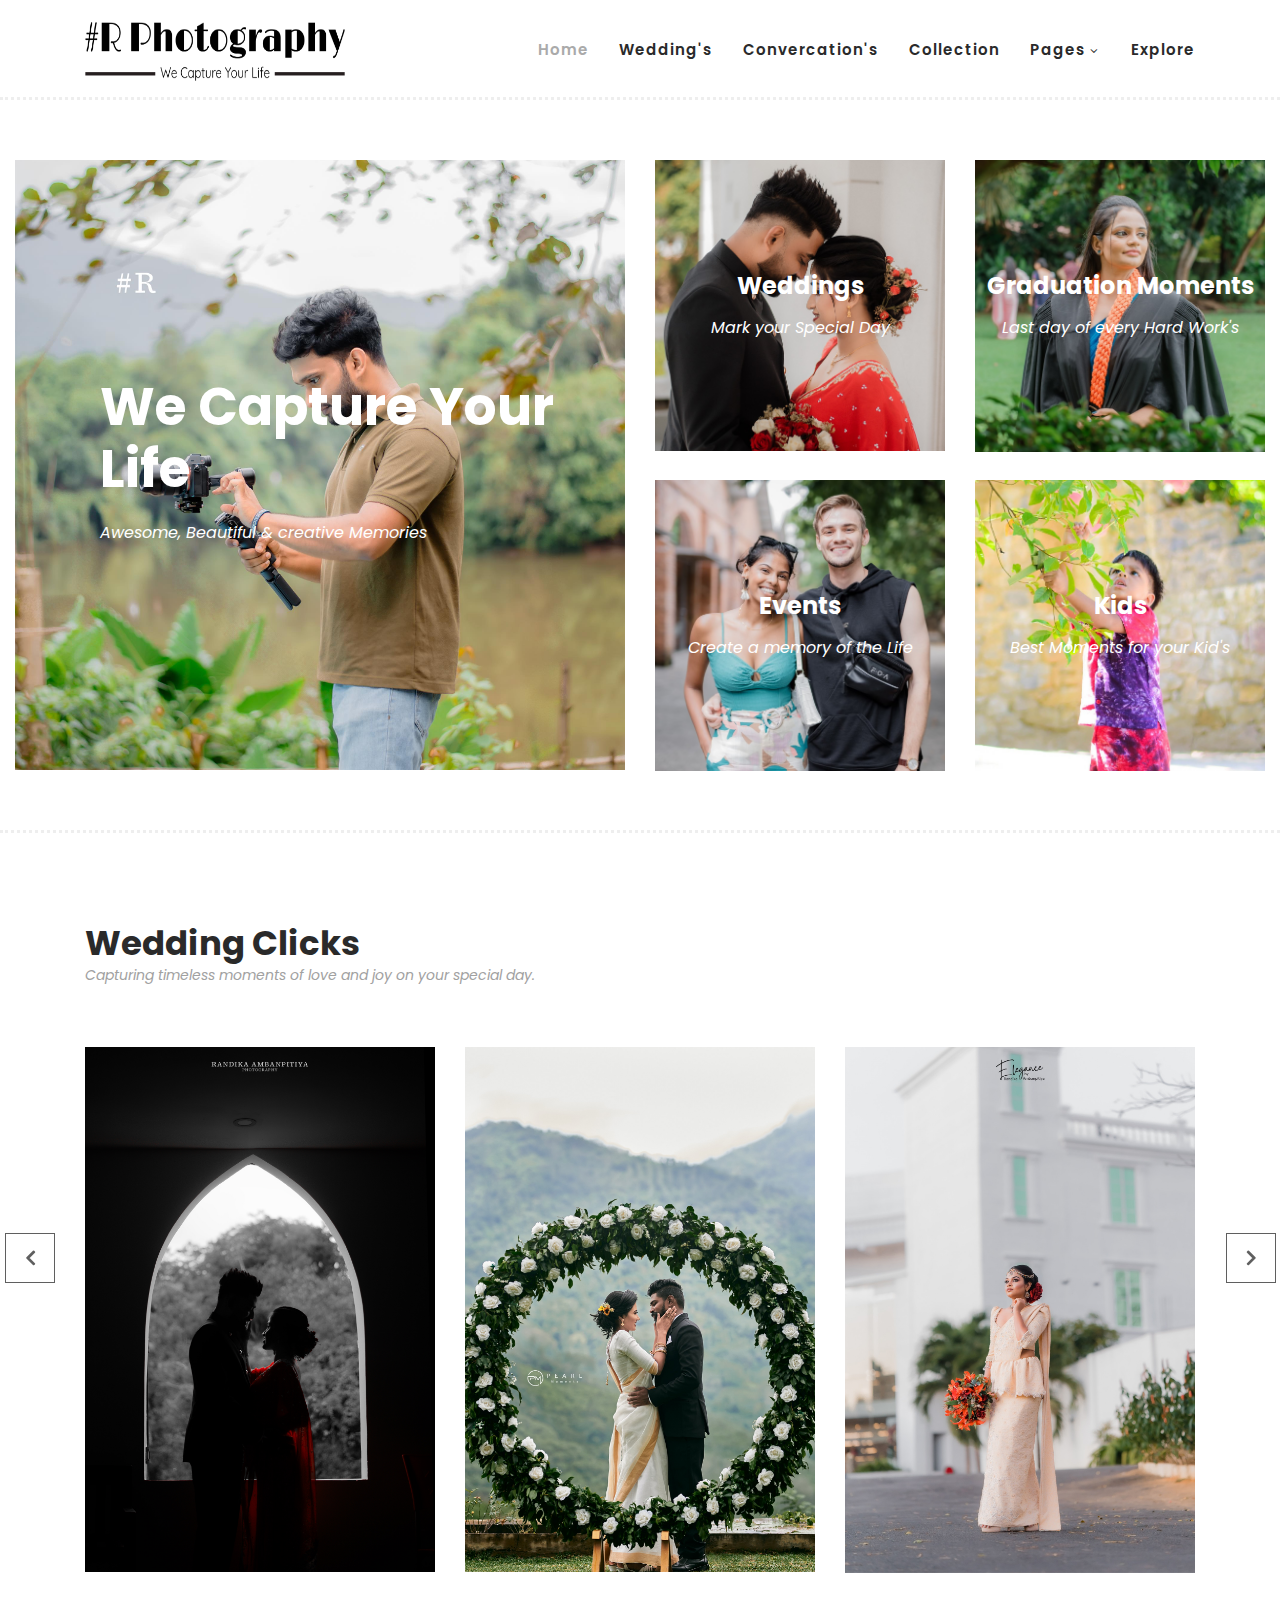
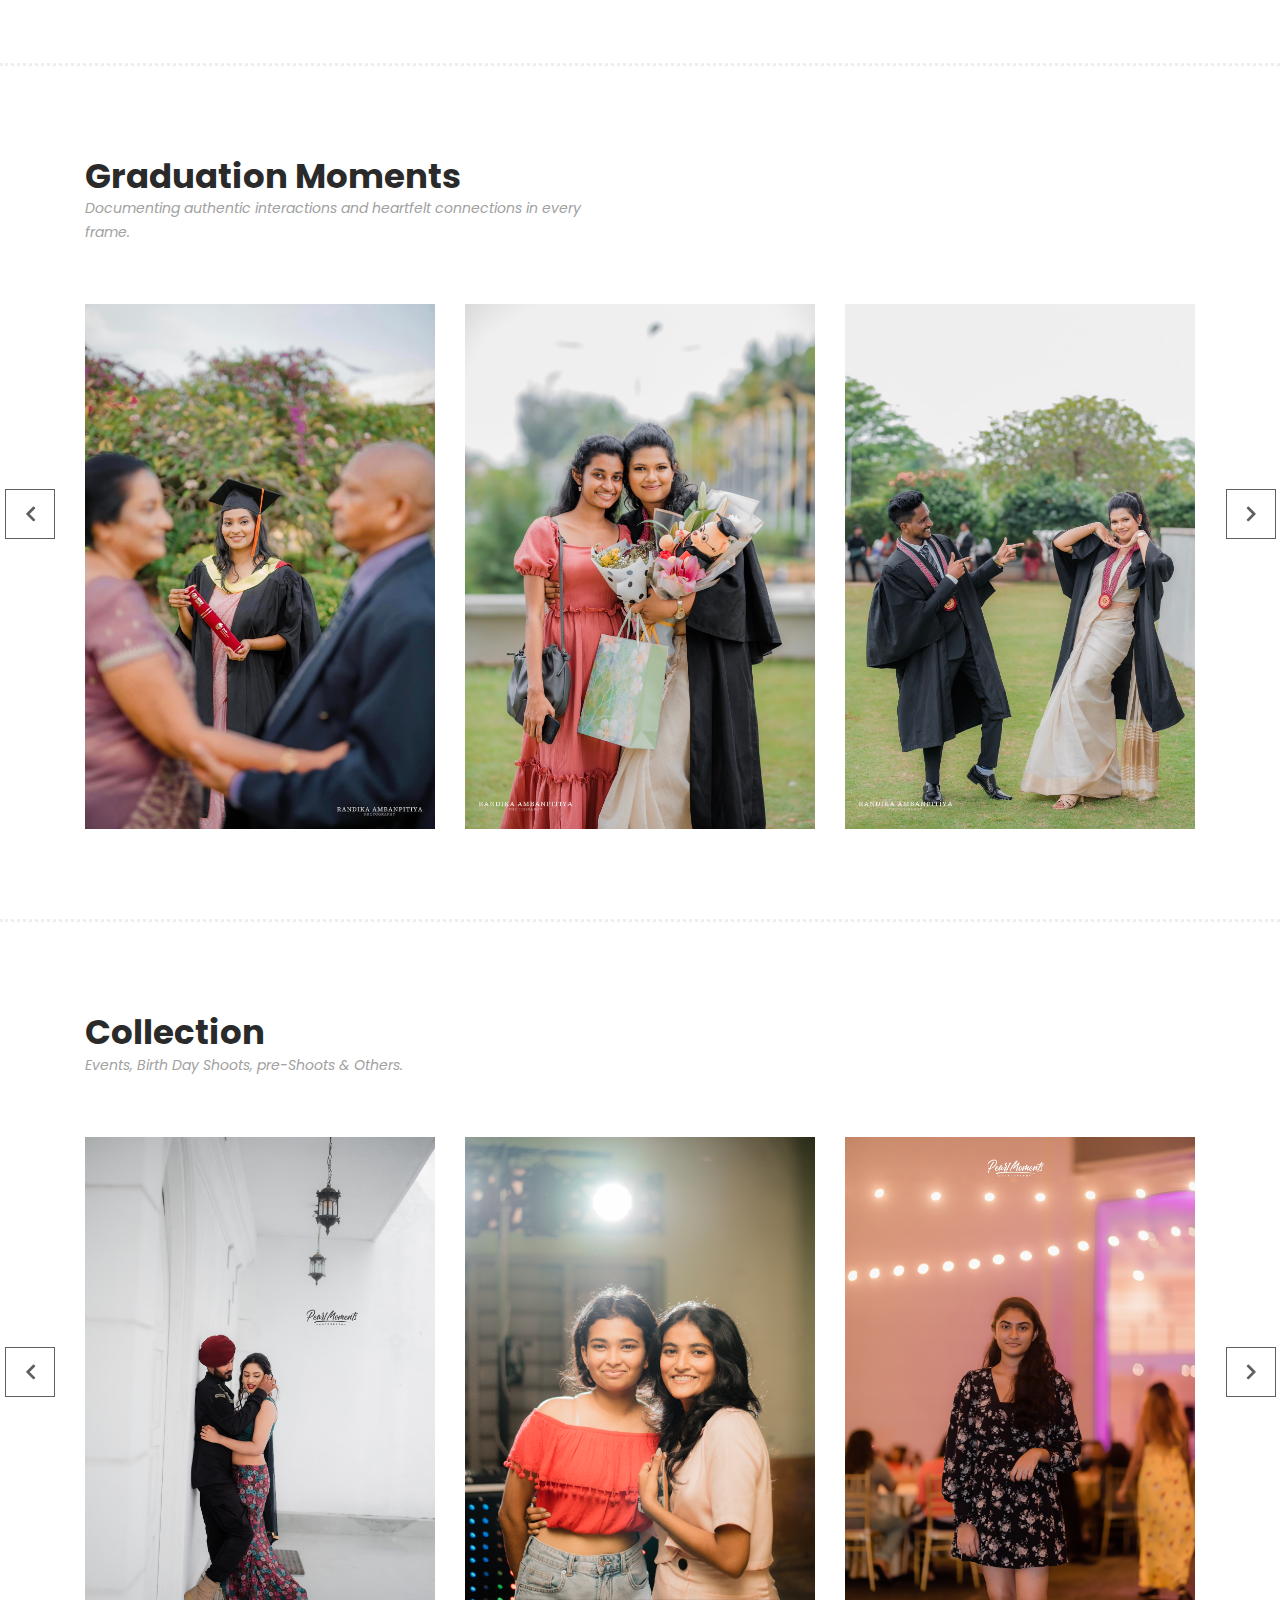
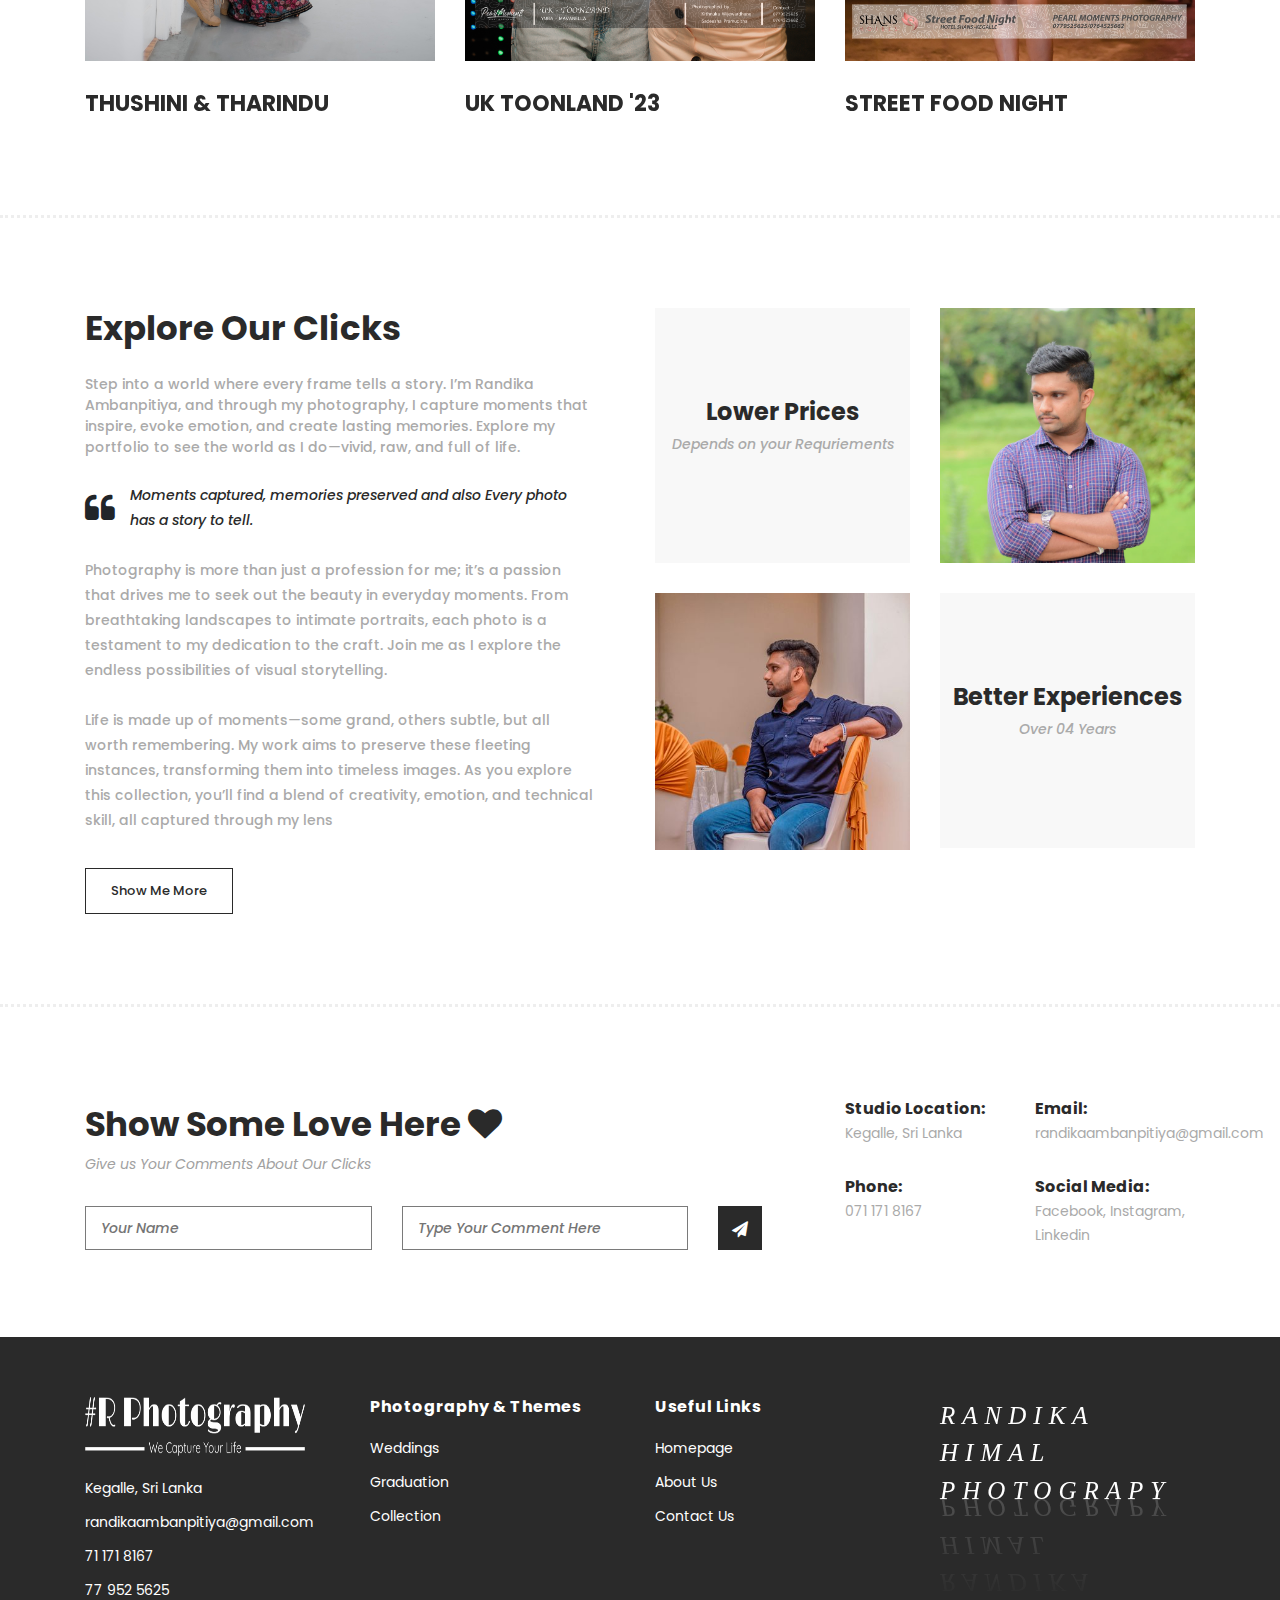
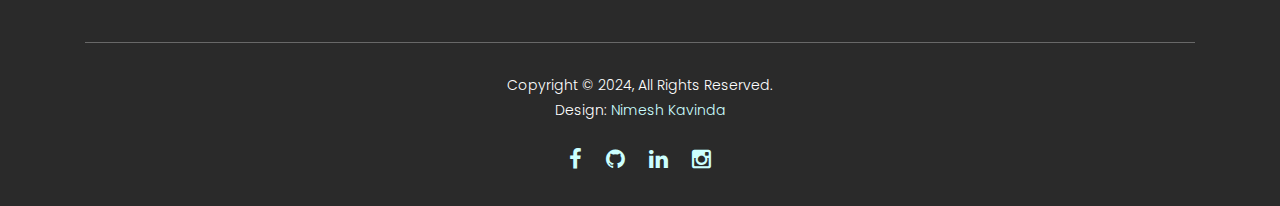
==== commit 7f53b394: "Changed Folder Structure to Host" ====
--- a/index.html
+++ b/index.html
@@ -55,7 +55,7 @@
                     <nav class="main-nav">
                         <!-- ***** Logo Start ***** -->
                         <a href="index.html" class="logo">
-                            <img src="assets/images/logo.png" width="350px" height="59px">
+                            <img src="assets/images/logo.png" width="260px" height="59px">
                         </a>
                         <!-- ***** Logo End ***** -->
                         <!-- ***** Menu Start ***** -->
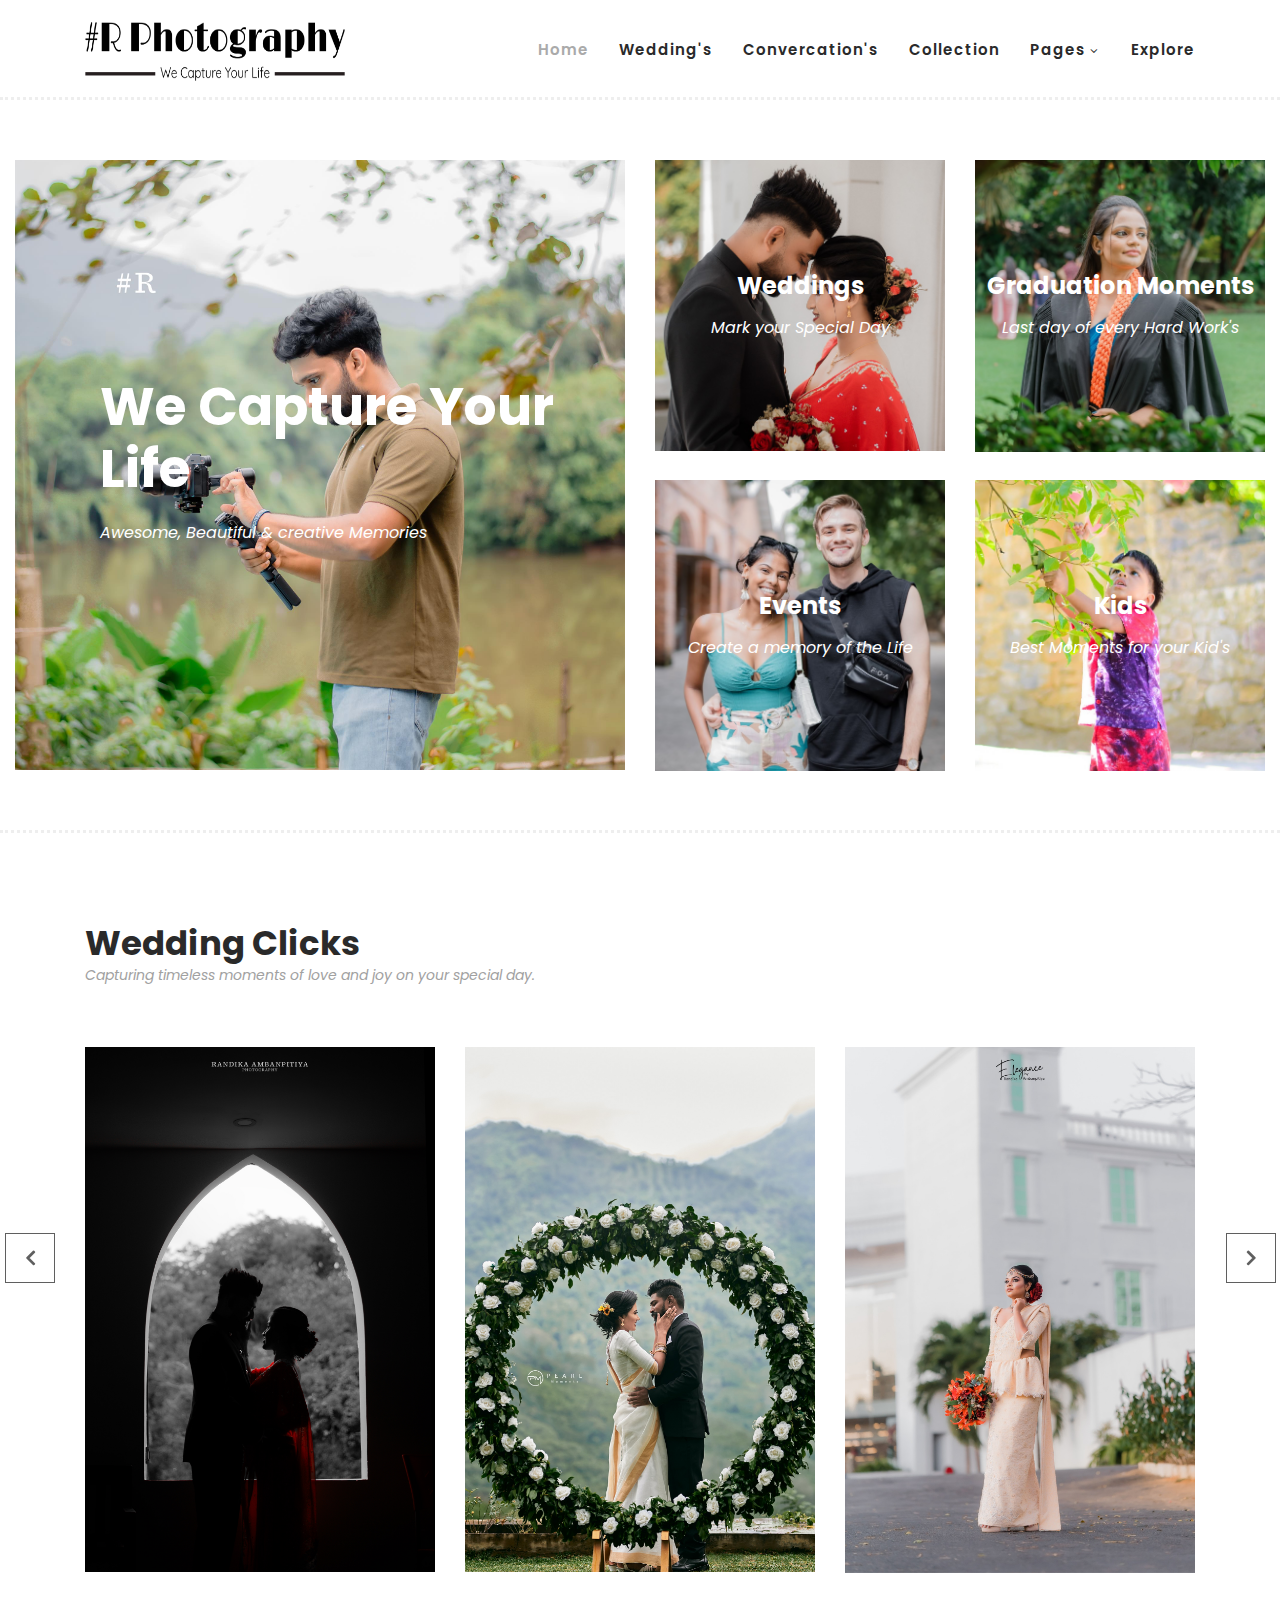
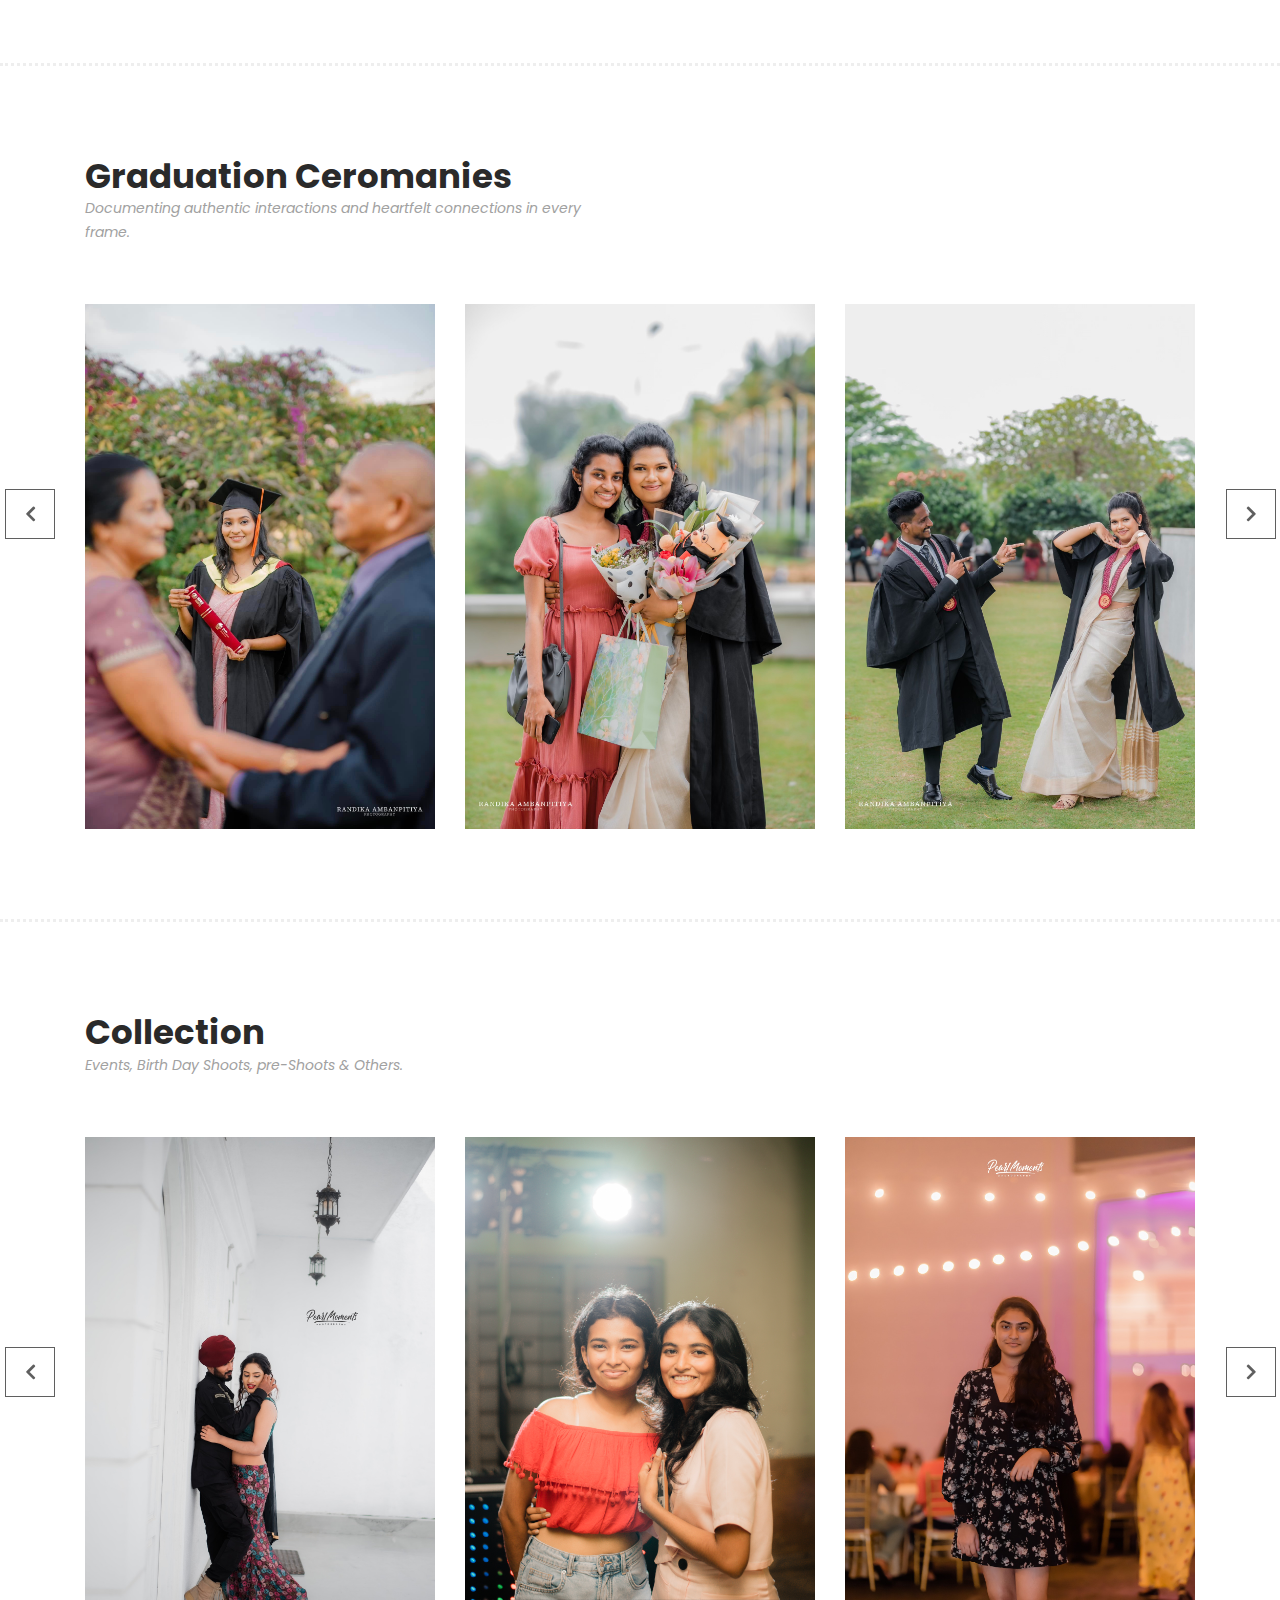
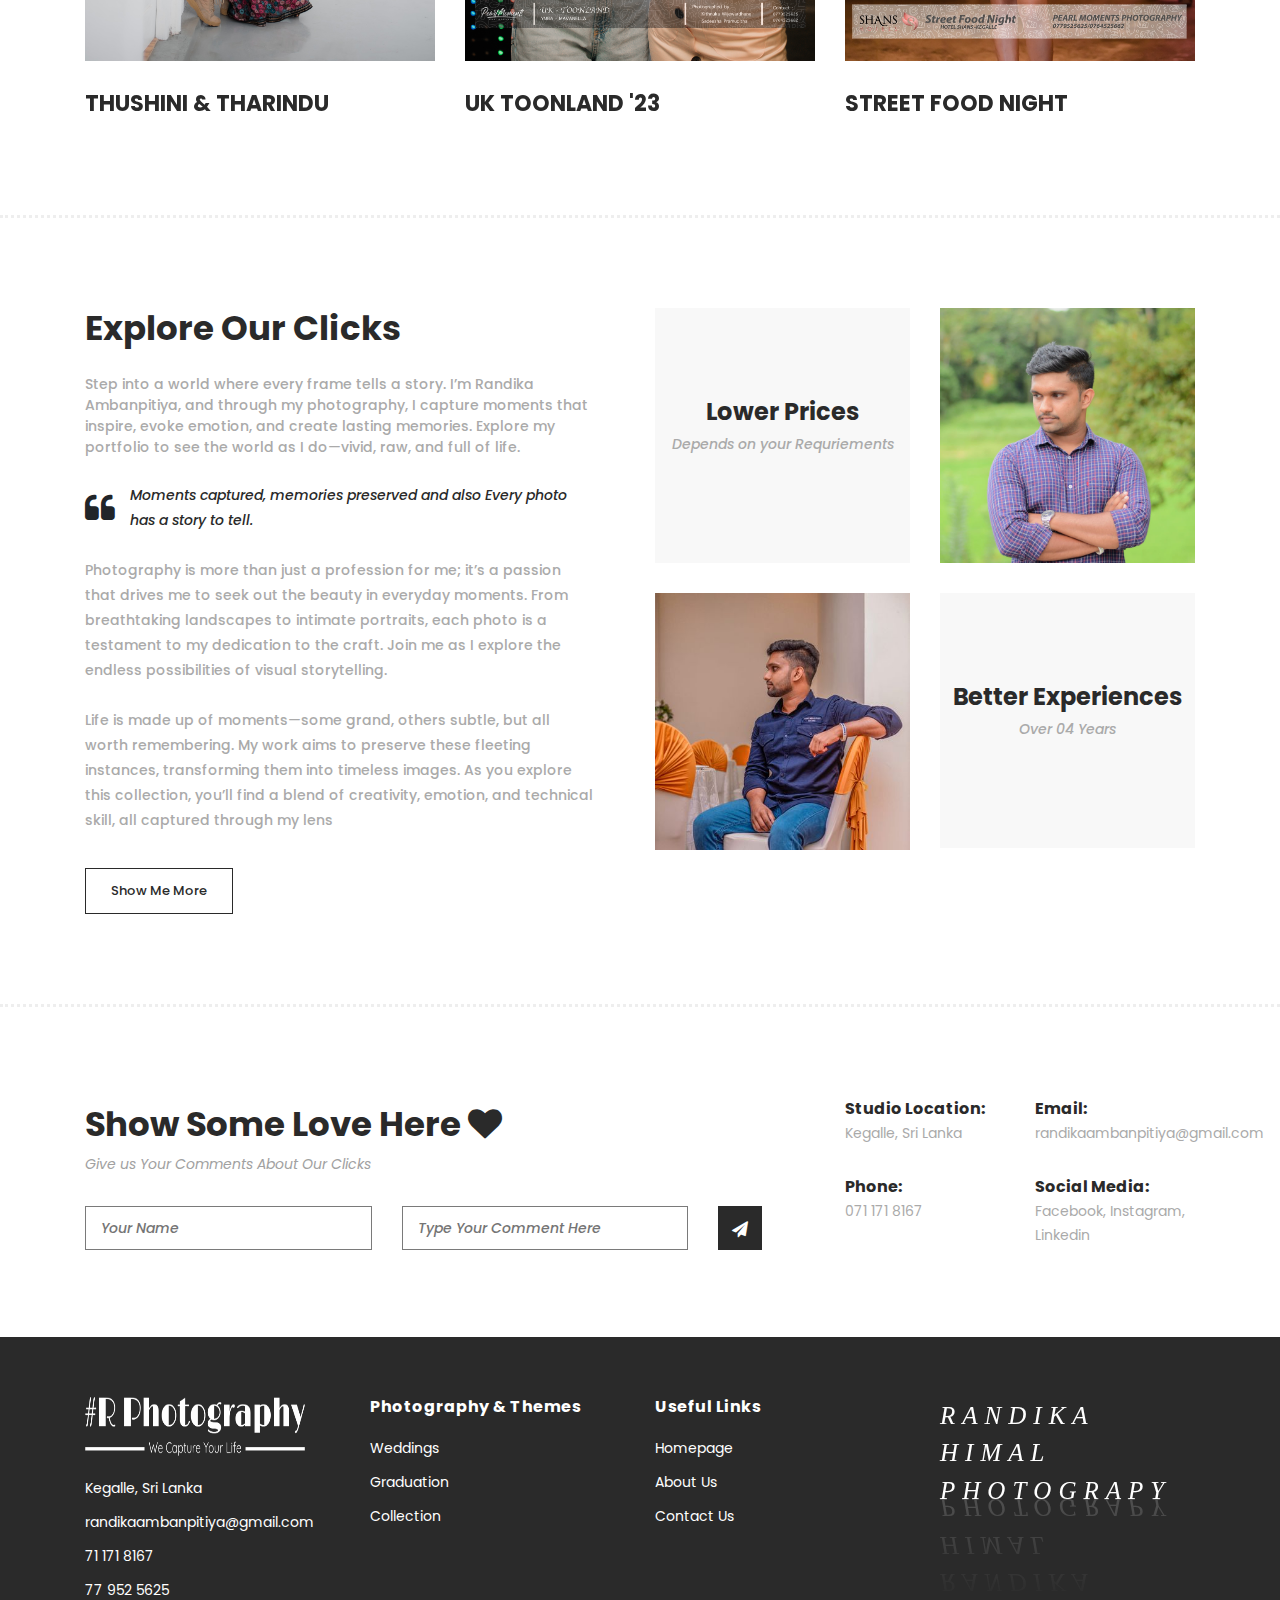
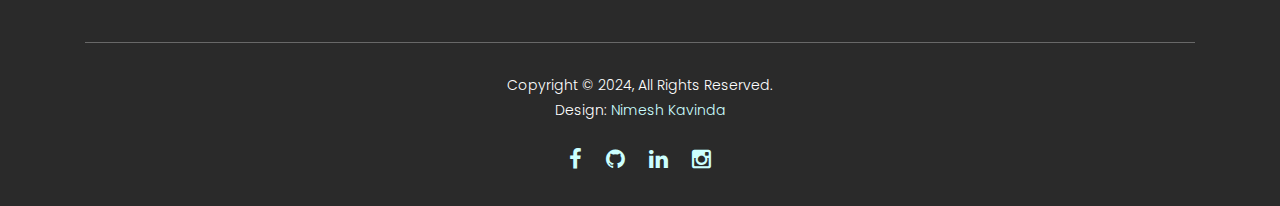
==== commit 447f4843: "Change content" ====
--- a/index.html
+++ b/index.html
@@ -9,7 +9,7 @@
     <meta name="author" content="">
     <link href="https://fonts.googleapis.com/css?family=Poppins:100,200,300,400,500,600,700,800,900&display=swap" rel="stylesheet">
 
-    <title>Hexashop Ecommerce HTML CSS Template</title>
+    <title>#R Photography - Home Page</title>
 
 
     <!-- Additional CSS Files -->
@@ -55,6 +55,7 @@
                     <nav class="main-nav">
                         <!-- ***** Logo Start ***** -->
                         <a href="index.html" class="logo">
+                            <!-- Nedd to edith this logo -->
                             <img src="assets/images/logo.png" width="260px" height="59px">
                         </a>
                         <!-- ***** Logo End ***** -->
@@ -216,6 +217,7 @@
                                             <li><a href="#"><i class="fa fa-heart heart-icon"></i></a></li>
 
                                          
+
                                        </ul>
                                     </div>
                                     <img src="assets/images/wed-01.jpg" alt="">
@@ -271,7 +273,8 @@
             <div class="row">
                 <div class="col-lg-6">
                     <div class="section-heading">
-                        <h2>Graduation Moments</h2>
+                        <!-- change this later to moments -->
+                        <h2>Graduation Ceromanies</h2>
                         <span>Documenting authentic interactions and heartfelt connections in every frame.</span>
                     </div>
                 </div>
@@ -468,6 +471,7 @@
     </section>
     <!-- ***** Explore Area Ends ***** -->
 
+    
 
     <!-- ***** Comment Area Starts ***** -->
     <div class="subscribe">
